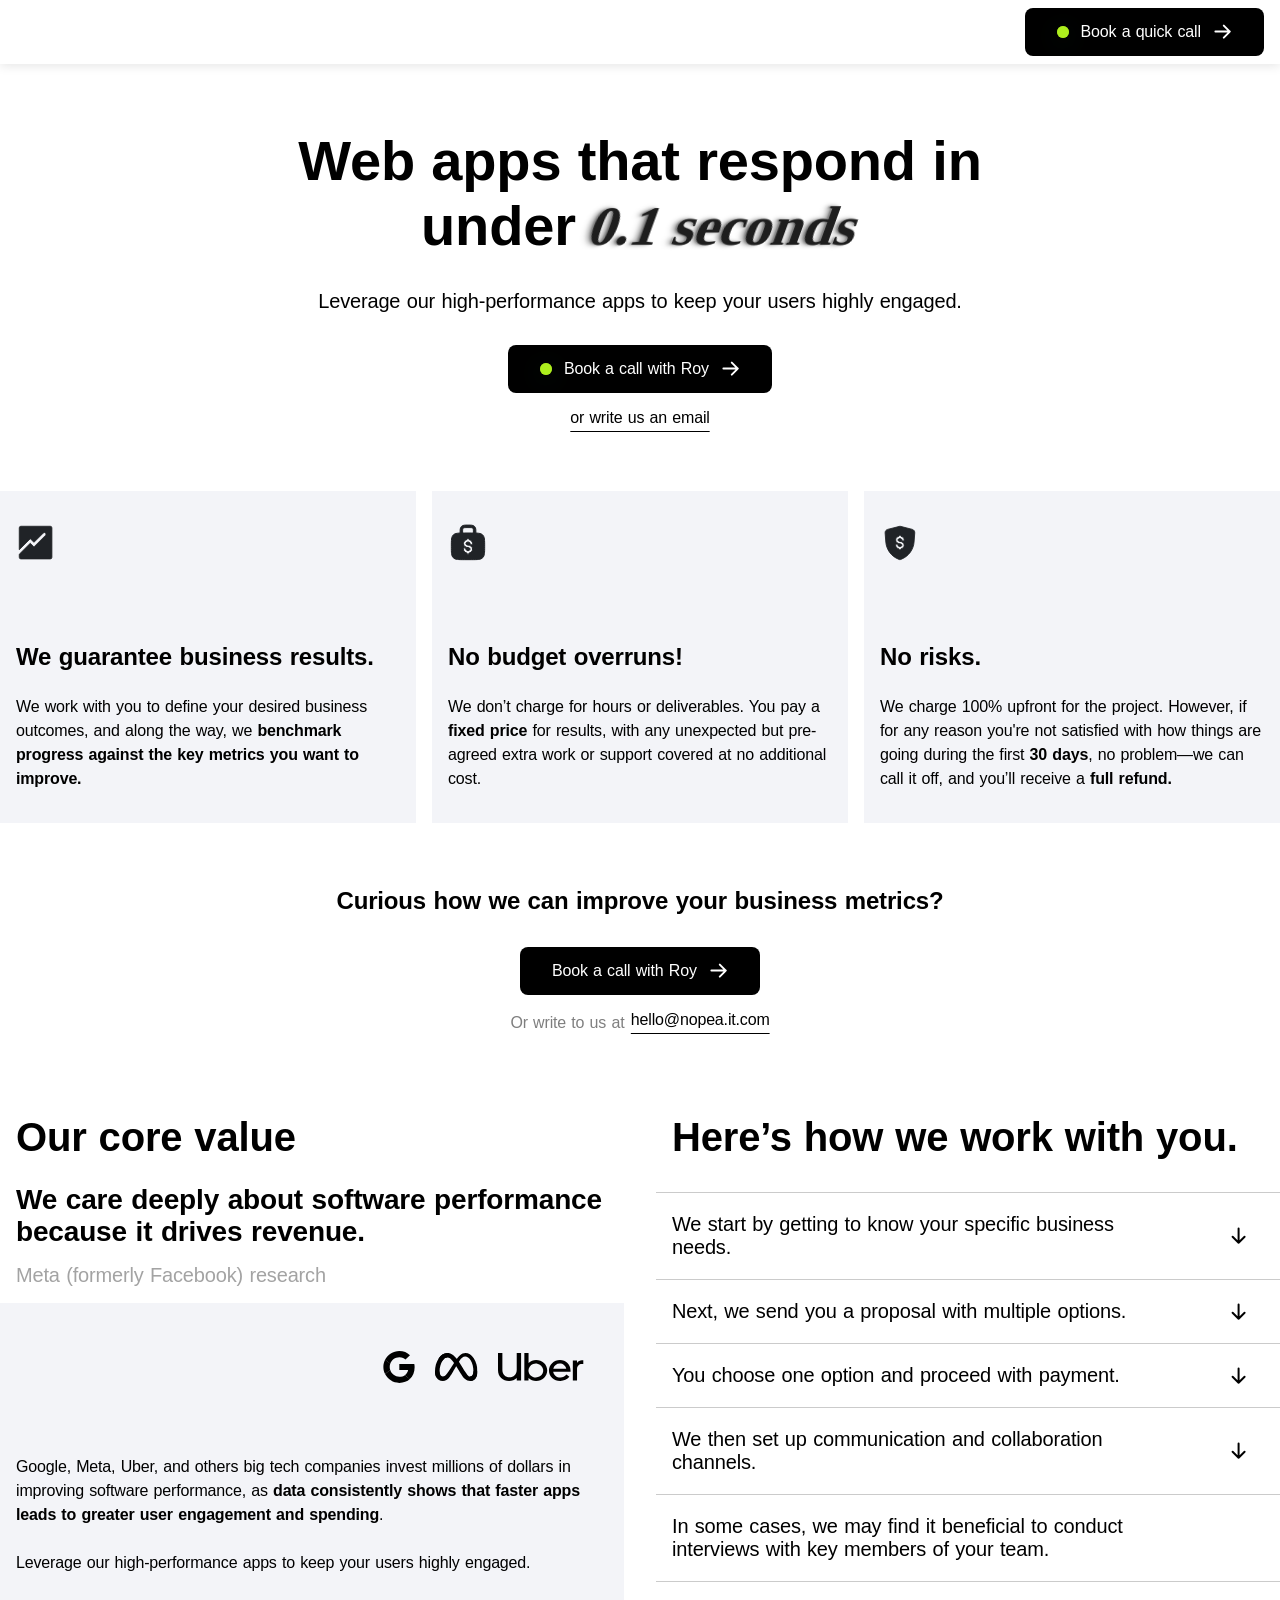
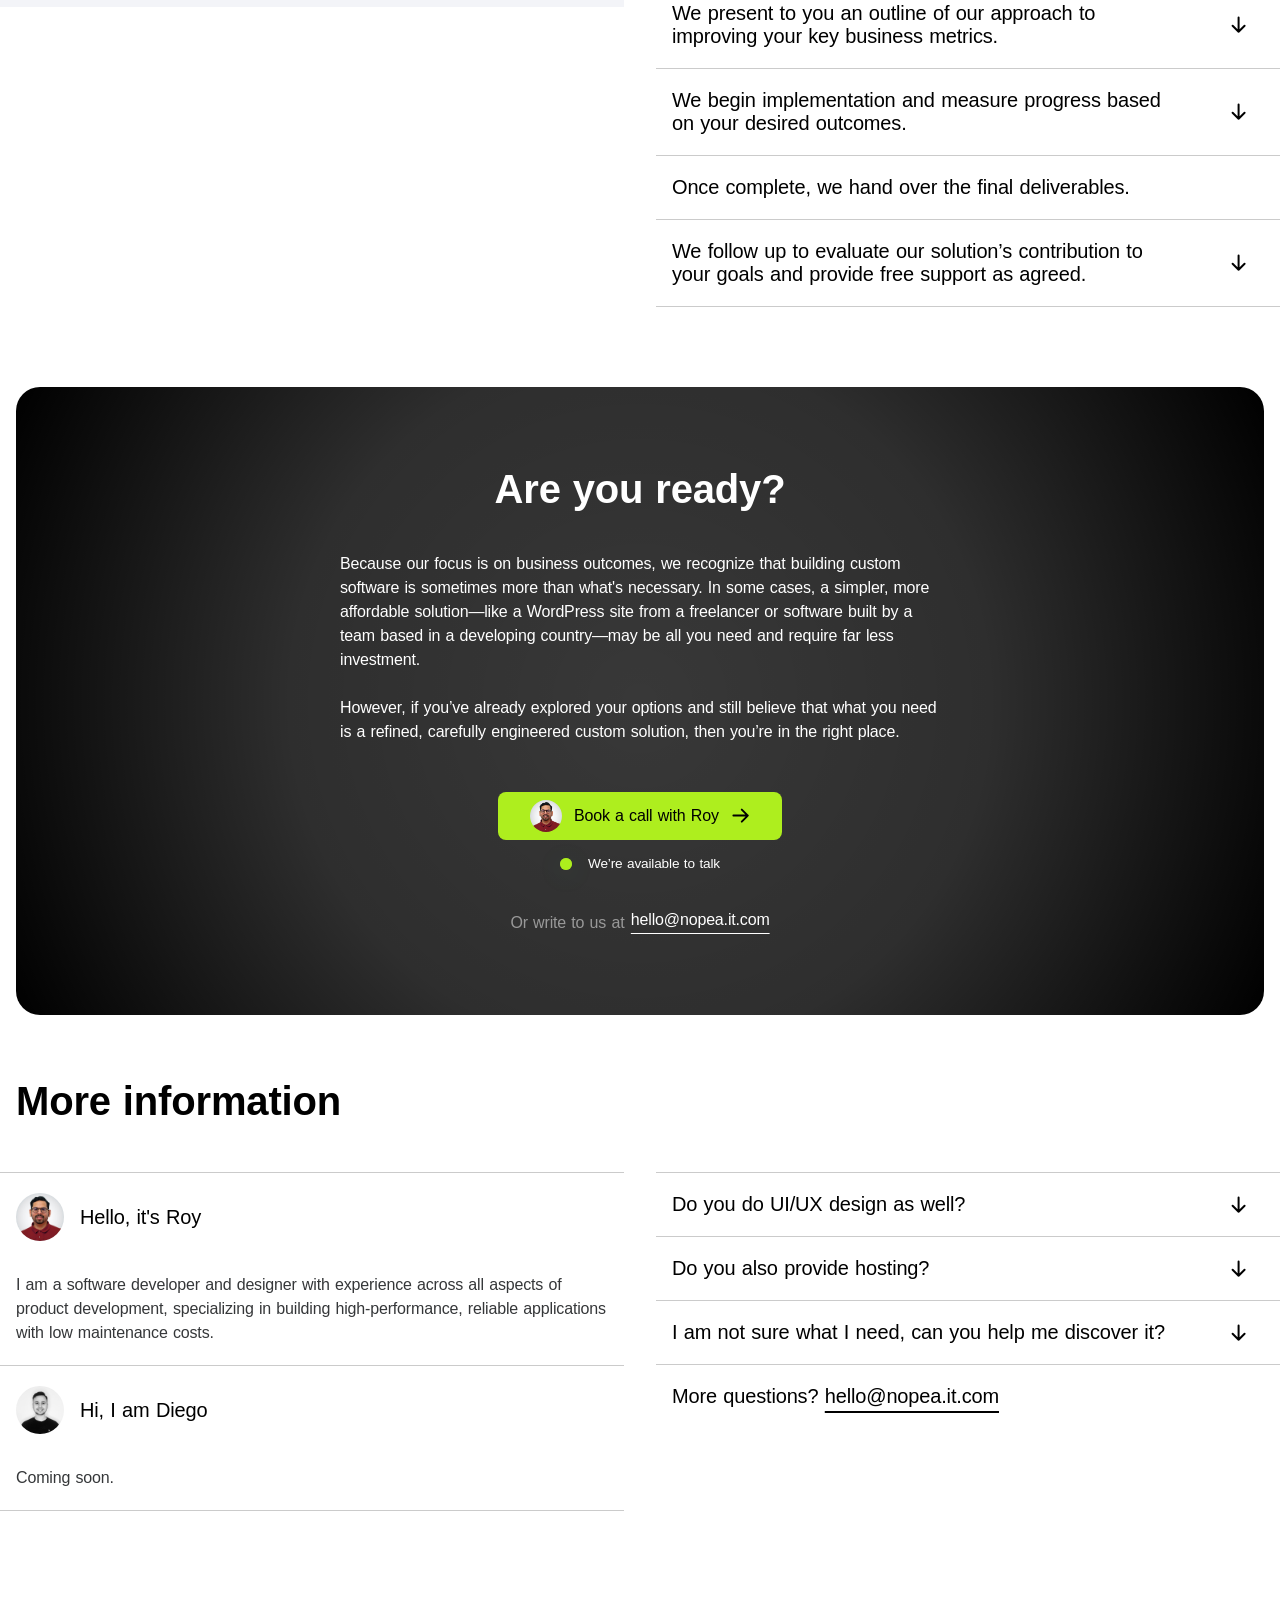
==== index.html @ e212c00c "added svg arrow" ====
<!DOCTYPE html>
<html lang="en">

<head>
    <meta charset="UTF-8">
    <meta name="viewport" content="width=device-width, initial-scale=1.0">
    <title>Document</title>
    <style>
        *,
        *::before,
        *::after {
            box-sizing: border-box;
            margin: 0;
            padding: 0;
            margin-block-start: 0;
            margin-block-end: 0;
        }

        a {
            all: unset;
            cursor: pointer;
            white-space: nowrap;
        }

        ol,
        ul {
            list-style: none;
        }

        /* Generic widely applied styles */

        body {
            font-family: -apple-system, BlinkMacSystemFont, "Segoe UI", Roboto,
                "Helvetica Neue", Arial, "Noto Sans", sans-serif,
                "Apple Color Emoji", "Segoe UI Emoji", "Segoe UI Symbol", "Noto Color Emoji";
            font-size: 1rem;
            margin-bottom: 10rem;
            max-width: 1400px;
            margin-inline: auto;
            letter-spacing: -0.01em;
            word-spacing: 0.06em;
        }

        h1,
        h2,
        h3,
        h4,
        h5 {
            font-size: 1rem;
            font-weight: normal;
            margin-block-end: 0em;
        }

        p,
        a {
            font-size: 1rem;
            margin-block-end: 0em;
        }

        button {
            font-size: 1rem;
            appearance: none;
            -webkit-appearance: none;
            font-family: inherit;
            border: none;
            background: none;
            cursor: pointer;
            color: inherit;
        }

        p {
            line-height: 1.5em;
        }

        .pulse {
            width: 12px;
            height: 12px;
            border-radius: 50%;
            background: #aeee1e;
            position: relative;
            box-shadow: 0 0 0 0 rgba(0, 0, 0, 0.12);
            filter: drop-shadow(0 4px 12px rgba(46, 204, 113, 0.10));
        }

        .pulse::after,
        .pulse::before {
            content: "";
            position: absolute;
            left: 50%;
            top: 50%;
            transform: translate(-50%, -50%) scale(1);
            width: 100%;
            height: 100%;
            border-radius: 50%;
            background: #aeee1e;
            opacity: 0.45;
            pointer-events: none;
        }

        .pulse::after {
            animation: pulse 2.5s ease-out infinite;
        }

        .pulse::before {
            animation: pulse 2.5s ease-out infinite;
            animation-delay: calc(2.5s / 2);
            opacity: 0.35;
        }

        @keyframes pulse {
            0% {
                transform: translate(-50%, -50%) scale(1);
                opacity: 0.5;
            }

            70% {
                transform: translate(-50%, -50%) scale(4);
                opacity: 0;
            }

            100% {
                transform: translate(-50%, -50%) scale(4);
                opacity: 0;
            }
        }

        .padding-inline {
            padding-inline: 1rem;
        }

        .margin-inline {
            margin-inline: auto;
        }

        .no-click {
            pointer-events: none;
        }

        /* styles */

        .nav {
            position: fixed;
            top: 0;
            left: 0;
            right: 0;
            z-index: 1000;
            transition: transform 0.3s ease-in-out;
            box-shadow: 0 2px 10px rgba(0, 0, 0, 0.1);
            width: 100%;
            height: 4rem;
            display: flex;
            flex-direction: row;
            padding-block: 1rem;
            justify-content: space-between;
            align-items: center;
            background-color: white;
        }

        .nav.hidden {
            transform: translateY(-100%);
        }

        .nav-icon {
            display: flex;
            height: 2rem;
        }

        .hero {
            display: flex;
            flex-direction: column;
            margin-top: 8rem;
            align-items: center;
        }

        .hero__title {
            font-size: 3rem;
            font-weight: 550;
            width: 100%;
            max-width: 800px;
        }

        .fast {
            display: inline-flex;
            font-family: serif;
            font-weight: bold;
            color: rgb(30, 30, 30);
            transform: skewX(-20deg);
            filter: blur(0.4px);
            text-shadow:
                -2px 0 2px rgba(0, 0, 0, 0.3),
                -4px 0 4px rgba(0, 0, 0, 0.25),
                -6px 0 6px rgba(0, 0, 0, 0.15);
        }

        .hero__text {
            font-size: 1.25rem;
            font-weight: normal;
            margin-block: 2rem;
        }

        .btn {
            color: white;
            background-color: black;
            height: 3rem;
            border-radius: 0.5rem;
            display: flex;
            flex-direction: row;
            align-items: center;
            justify-content: center;
            padding-inline: 2rem;
            max-width: 400px;
            gap: 0.75rem;
        }

        .btn-arrow {
            font-size: 1.2rem;
            transform: rotate(-90deg);
            display: flex;
            width: 1em;
        }

        .btn--light {
            background-color: #aeee1e;
            color: black;
        }

        .link__btn-container {
            display: flex;
            gap: 0.4rem;
        }

        .link__btn-container p {
            opacity: 50%;
        }

        .link__btn {
            margin-top: 1rem;
            margin-inline: auto;
            text-decoration: underline;
            text-underline-offset: 0.5rem;
        }

        .link__btn--large {
            font-size: 1.25rem;
        }

        .guarantee {
            display: flex;
            flex-direction: column;
            margin-top: 4rem;
            gap: 1rem;
        }

        .card {
            position: relative;
            display: flex;
            flex-direction: column;
            background-color: #f3f4f8;
            padding-block: 2rem;
        }

        .card__title {
            margin-top: 5rem;
            font-size: 1.5rem;
            font-weight: 600;
        }

        .card__icon {
            display: flex;
            height: 2.5rem;
            margin-right: 0.5rem;
        }

        .card__icon svg {
            height: 100%;
            color: #202327;
        }

        .card__icon path {
            stroke: #202327;
            stroke-width: 1;
            fill: transparent;
            stroke-dasharray: 500;
            stroke-dashoffset: 500;
            animation: draw 8s ease forwards, fillIn 3s ease forwards 1s;
        }

        @keyframes draw {
            to {
                stroke-dashoffset: 0;
            }
        }

        @keyframes fillIn {
            to {
                fill: currentColor;
            }
        }

        .card__text {
            margin-top: 1.5rem;
        }

        .curious {
            display: flex;
            flex-direction: column;
            margin-top: 2rem;
            padding: 2rem;
            align-items: center;
        }

        .curious__title {
            font-size: 1.5rem;
            font-weight: 600;
            text-align: center;
            margin-bottom: 2rem;
        }

        .curious__text {
            margin-top: 1rem;
            text-align: center;
        }

        .core-method {
            margin-top: 3rem;
            display: flex;
            flex-direction: column;
            gap: 3rem;
        }

        .core-value {
            display: flex;
            flex-direction: column;
            flex: 1;
        }

        .core-value__title {
            font-size: 2.5rem;
            font-weight: 550;
        }

        .core-value__header {
            margin-top: 1.5rem;
            font-size: 1.75rem;
            font-weight: 600;
        }

        .core-value__sub-header {
            color: #a3a3a3;
            margin-top: 1rem;
            font-size: 1.25rem;
            margin-bottom: 1rem;
        }

        .big-tech-icons-container {
            display: flex;
            flex-direction: row;
            align-items: center;
            gap: 0.75rem;
            justify-content: flex-end;
            margin-left: auto;
            padding: 1rem;
            margin-bottom: auto;
        }

        .icon-google {
            display: flex;
            height: 2rem;
            margin-right: 0.5rem;
        }

        .icon-meta {
            display: flex;
            height: 1.75rem;
            margin-right: 0.5rem;
        }

        .icon-uber {
            display: flex;
            height: 1.75rem;
            margin-right: 0.5rem;
        }

        .value__img {
            display: flex;
            flex: 1;
            width: 100%;
            background-size: cover;
            background-position: top;
            background-repeat: no-repeat;
            background-image: url('https://images.pexels.com/photos/443399/pexels-photo-443399.jpeg?_gl=1*11okwt5*_ga*NTEzNDQyNzAzLjE3NTQ2MzU3MzA.*_ga_8JE65Q40S6*czE3NTQ4OTc2MjgkbzUkZzEkdDE3NTQ4OTc3NDkkajQ0JGwwJGgw');
        }

        .method {
            flex: 1;
        }

        .steps__title {
            font-size: 2.5rem;
            font-weight: 550;
            margin-bottom: 1rem;
        }

        .step {
            padding-block: 20px;
            border-bottom: 1px solid #cbcbcb;
        }

        .step__header {
            display: flex;
            justify-content: space-between;
            align-items: center;
            cursor: pointer;
        }

        .step__header-content {
            display: flex;
            align-items: center;
            gap: 1rem;
        }

        .step__title {
            margin: 0;
            font-size: 1.25rem;
            max-width: 85%;
        }

        .arrow {
            font-size: 1.2rem;
            transition: transform 0.3s ease;
            margin-right: 1rem;
            display: flex;
            width: 1em;
        }

        .arrow.rotate {
            transform: rotate(180deg);
        }

        .step__text {
            max-height: 0;
            overflow: hidden;
            transition: max-height 0.3s ease, opacity 0.3s ease, margin-top 0.3s ease;
            opacity: 0;
            color: #353739;
        }

        .step__text.show {
            max-height: 300px;
            margin-top: 2rem;
            opacity: 1;
        }

        .ready {
            background: #000000;
            background: radial-gradient(circle, rgba(0, 0, 0, 0.78) 0%, rgba(0, 0, 0, 0.82) 50%, rgba(0, 0, 0, 1) 100%);
            border-radius: 1.5rem;
            margin-top: 5rem;
            margin-inline: 1rem;
            padding-block: 5rem;
            padding-inline: 1rem;
            display: flex;
            flex-direction: column;
            align-items: center;
            color: white;
        }

        .ready__title {
            font-size: 2.5rem;
            font-weight: 550;
            margin-bottom: 1rem;
        }

        .ready__text-container {
            margin-bottom: 3rem;
            max-width: 600px;
        }

        .ready__available {
            display: flex;
            flex-direction: row;
            align-items: center;
            margin-top: 1rem;
            gap: 1rem;
            font-size: 0.85rem;
            margin-bottom: 1.5rem;
        }

        .more-info {
            margin-top: 4rem;
        }

        .steps-container {
            display: flex;
            flex-direction: column;
        }

        .intro-members-container {
            flex: 1;
        }

        .more-info__steps {
            flex: 1;
        }

        .avatar {
            width: 3rem;
            height: 3rem;
            object-fit: cover;
            border-radius: 50%;
        }

        .avatar--small {
            width: 2rem;
            height: 2rem;
        }

        .more-questions__text {
            font-size: 1.25rem;
            margin-top: 1rem;
        }

        @media (min-width: 975px) {
            .hero__title {
                font-size: 3.5rem;
                text-align: center;
            }

            .guarantee {
                flex-direction: row;
            }

            .guarantee .card {
                flex: 1;
            }

            .big-tech-icons-container {
                margin-bottom: 2rem;
            }

            .core-method {
                flex-direction: row;
                gap: 2rem;
            }

            .steps-container {
                flex-direction: row;
                gap: 2rem;
            }

            .step--first {
                border-top: 1px solid #cbcbcb;
                margin-top: 2rem;
            }
        }
    </style>
</head>

<body>
    <nav id="navbar" class="nav padding-inline">
        <button id="nav-icon" class="nav-icon">
            <svg viewBox="0 0 28 31" fill="none" xmlns="http://www.w3.org/2000/svg">
                <path
                    d="M11.842 31L0.93 28.024L2.852 20.832V10.54L0.93 10.044L3.348 0.991998L13.02 3.658L14.012 0L27.59 3.72L25.544 11.408V21.39L27.59 21.948L25.172 31L14.26 28.024L16.182 20.832V10.292L12.834 9.362L12.214 11.656V21.39L14.26 21.948L11.842 31Z"
                    fill="currentColor" />
            </svg>
        </button>
        <a href="https://calendly.com/roy-nopea/30min" target="_blank" class="btn">
            <div class="pulse" role="img" aria-label="Active status"></div>
            Book a quick call
            <span class="btn-arrow">
                <svg xmlns="http://www.w3.org/2000/svg" fill="none" viewBox="0 0 24 24" stroke-width="2.5"
                    stroke="currentColor" class="size-6">
                    <path stroke-linecap="round" stroke-linejoin="round" d="M19.5 13.5 12 21m0 0-7.5-7.5M12 21V3" />
                </svg>
            </span>
        </a>
    </nav>
    <main class="hero padding-inline">
        <h1 class="hero__title">
            Web apps that respond in under <span class="fast">0.1 seconds</span>
        </h1>
        <h3 class="hero__text">
            Leverage our high-performance apps to keep your users highly engaged.
        </h3>
        <a href="https://calendly.com/roy-nopea/30min" target="_blank" class="btn">
            <div class="pulse" role="img" aria-label="Active status"></div>
            Book a call with Roy
            <span class="btn-arrow">
                <svg xmlns="http://www.w3.org/2000/svg" fill="none" viewBox="0 0 24 24" stroke-width="2.5"
                    stroke="currentColor" class="size-6">
                    <path stroke-linecap="round" stroke-linejoin="round" d="M19.5 13.5 12 21m0 0-7.5-7.5M12 21V3" />
                </svg>
            </span>
        </a>
        <a href="mailto:hello@nopea.it.com" class="link__btn">
            or write us an email
        </a>
    </main>

    <section class="guarantee">
        <div class="card padding-inline">
            <div class="card__icon">
                <svg viewBox="0 0 49 49" xmlns="http://www.w3.org/2000/svg">
                    <path
                        d="M42,4H6A2,2,0,0,0,4,6V32.7L17.5,19.2,22,23.7,33.6,12.1a2.1,2.1,0,0,1,2.4,0,2,2,0,0,1,.4,2.8L22,29.3l-4.5-4.5L4,38.3V42a2,2,0,0,0,2,2H42a2,2,0,0,0,2-2V6A2,2,0,0,0,42,4Z"
                        fill="currentColor" />
                </svg>
            </div>
            <h2 class="card__title">We guarantee business results.</h2>
            <p class="card__text">
                We work with you to define your desired business outcomes, and along the way, we <strong>benchmark
                    progress against the key metrics you want to improve.</strong>
            </p>
        </div>
        <div class="card padding-inline">
            <div class="card__icon">
                <svg viewBox="0 0 40 40" fill="none" xmlns="http://www.w3.org/2000/svg">
                    <path fill-rule="evenodd" clip-rule="evenodd"
                        d="M20.0854 2.0835H19.912C18.4145 2.08345 17.1659 2.08341 16.1746 2.21668C15.1282 2.35736 14.1836 2.66681 13.4245 3.42593C12.6653 4.18505 12.3559 5.12971 12.2152 6.17603C12.1197 6.88665 12.0926 8.58595 12.085 10.0429C8.7146 10.153 6.69096 10.5465 5.28465 11.9528C3.33203 13.9054 3.33203 17.0482 3.33203 23.3335C3.33203 29.6188 3.33203 32.7617 5.28465 34.7142C7.23726 36.6668 10.38 36.6668 16.6653 36.6668H23.332C29.6174 36.6668 32.7602 36.6668 34.7127 34.7142C36.6654 32.7617 36.6654 29.6188 36.6654 23.3335C36.6654 17.0482 36.6654 13.9054 34.7127 11.9528C33.3064 10.5465 31.2829 10.153 27.9124 10.0429C27.9047 8.58595 27.8777 6.88665 27.7822 6.17603C27.6415 5.12971 27.332 4.18505 26.5729 3.42593C25.8139 2.66681 24.8692 2.35736 23.8229 2.21668C22.8315 2.08341 21.5829 2.08345 20.0854 2.0835ZM25.4119 10.0033C25.4044 8.59221 25.3804 7.07361 25.3045 6.50916C25.201 5.74005 25.0224 5.4109 24.8052 5.1937C24.588 4.9765 24.2589 4.7978 23.4897 4.6944C22.6847 4.58616 21.6054 4.5835 19.9987 4.5835C18.392 4.5835 17.3127 4.58616 16.5077 4.6944C15.7386 4.7978 15.4094 4.9765 15.1922 5.1937C14.975 5.4109 14.7963 5.74005 14.6929 6.50916C14.617 7.07361 14.593 8.59221 14.5855 10.0033C15.2379 10.0002 15.9301 10.0002 16.6654 10.0002H23.332C24.0674 10.0002 24.7595 10.0002 25.4119 10.0033ZM19.9987 15.4168C20.689 15.4168 21.2487 15.9765 21.2487 16.6668V16.6838C23.0634 17.141 24.582 18.5718 24.582 20.5557C24.582 21.246 24.0224 21.8057 23.332 21.8057C22.6417 21.8057 22.082 21.246 22.082 20.5557C22.082 19.9157 21.3724 19.028 19.9987 19.028C18.625 19.028 17.9154 19.9157 17.9154 20.5557C17.9154 21.1958 18.625 22.0835 19.9987 22.0835C22.3069 22.0835 24.582 23.6832 24.582 26.1113C24.582 28.0952 23.0634 29.526 21.2487 29.9832V30.0002C21.2487 30.6905 20.689 31.2502 19.9987 31.2502C19.3084 31.2502 18.7487 30.6905 18.7487 30.0002V29.9832C16.934 29.526 15.4154 28.0952 15.4154 26.1113C15.4154 25.421 15.975 24.8613 16.6654 24.8613C17.3557 24.8613 17.9154 25.421 17.9154 26.1113C17.9154 26.7513 18.625 27.639 19.9987 27.639C21.3724 27.639 22.082 26.7513 22.082 26.1113C22.082 25.4712 21.3724 24.5835 19.9987 24.5835C17.6905 24.5835 15.4154 22.984 15.4154 20.5557C15.4154 18.5718 16.934 17.141 18.7487 16.6838V16.6668C18.7487 15.9765 19.3084 15.4168 19.9987 15.4168Z"
                        fill="currentColor" />
                </svg>
            </div>
            <h2 class="card__title">No budget overruns!</h2>
            <p class="card__text">
                We don’t charge for hours or deliverables. You pay a <strong>fixed price</strong> for results, with
                any unexpected but pre-agreed extra work or support covered at no additional cost.
            </p>
        </div>
        <div class="card padding-inline">
            <div class="card__icon">
                <svg viewBox="0 0 46 46" fill="none" xmlns="http://www.w3.org/2000/svg">
                    <path
                        d="M23.0019 3.83322C23.1539 3.80562 23.31 3.80556 23.4619 3.83322L37.2236 7.34103C38.0723 7.58996 38.8091 8.12477 39.3086 8.85471C39.8081 9.58479 40.0394 10.4655 39.9638 11.3469L39.1591 21.9074C38.8368 26.0967 37.3731 30.1183 34.9267 33.5344C32.4804 36.9505 29.1445 39.6311 25.2822 41.2854L23.5957 42.0139C23.3831 42.1024 23.155 42.1477 22.9248 42.1477C22.6945 42.1477 22.4664 42.1024 22.2539 42.0139L20.5674 41.2854C16.705 39.6311 13.3692 36.9505 10.9228 33.5344C8.47653 30.1183 7.0128 26.0967 6.6904 21.9074L5.88571 11.3469C5.81813 10.4451 6.07194 9.54865 6.60153 8.81564C7.13115 8.08265 7.90286 7.56006 8.78024 7.34103L22.6181 3.83322C22.7452 3.81405 22.8749 3.81404 23.0019 3.83322ZM22.9267 14.0002C22.1848 14.0004 21.5831 14.602 21.583 15.344V15.3625C19.6324 15.8541 18 17.3921 18 19.5246C18 22.135 20.4456 23.8546 22.9267 23.8547C24.4034 23.8547 25.167 24.8091 25.167 25.4973C25.1668 26.1853 24.4032 27.1389 22.9267 27.1389C21.4504 27.1388 20.6877 26.1852 20.6875 25.4973C20.6875 24.7552 20.0858 24.1535 19.3437 24.1535C18.6016 24.1535 18 24.7552 18 25.4973C18.0001 27.6297 19.6324 29.1679 21.583 29.6594V29.6779C21.5832 30.4198 22.1849 31.0215 22.9267 31.0217C23.6687 31.0217 24.2702 30.4199 24.2705 29.6779V29.6594C26.2212 29.168 27.8543 27.6298 27.8545 25.4973C27.8545 22.887 25.408 21.1672 22.9267 21.1672C21.4502 21.1671 20.6875 20.2128 20.6875 19.5246C20.6875 18.8367 21.4503 17.8822 22.9267 17.882C24.4034 17.882 25.1669 18.8366 25.167 19.5246C25.167 20.2667 25.7686 20.8684 26.5107 20.8684C27.2527 20.8682 27.8545 20.2666 27.8545 19.5246C27.8544 17.392 26.2212 15.854 24.2705 15.3625V15.344C24.2704 14.6019 23.6688 14.0002 22.9267 14.0002Z"
                        fill="currentColor" />
                </svg>
            </div>
            <h2 class="card__title">No risks.</h2>
            <p class="card__text">
                We charge 100% upfront for the project. However, if for any reason you're not satisfied with how things
                are going during the first <strong>30 days</strong>, no problem—we can call it off, and you’ll
                receive a <strong>full refund.</strong>
            </p>
        </div>
    </section>

    <section class="curious">
        <h2 class="curious__title">
            Curious how we can improve your business metrics?
        </h2>
        <a href="https://calendly.com/roy-nopea/30min" target="_blank" class="btn">
            Book a call with Roy
            <span class="btn-arrow">
                <svg xmlns="http://www.w3.org/2000/svg" fill="none" viewBox="0 0 24 24" stroke-width="2.5"
                    stroke="currentColor" class="size-6">
                    <path stroke-linecap="round" stroke-linejoin="round" d="M19.5 13.5 12 21m0 0-7.5-7.5M12 21V3" />
                </svg>
            </span>
        </a>
        <div class="link__btn-container">
            <p class="curious__text">Or write to us at</p>
            <a href="mailto:hello@nopea.it.com" class="link__btn">hello@nopea.it.com</a>
        </div>
    </section>

    <div class="core-method">
        <section class="core-value">
            <h2 class="core-value__title padding-inline">Our core value</h2>
            <h3 class="core-value__header padding-inline">We care deeply about software performance because it drives
                revenue.</h3>
            <h4 class="core-value__sub-header padding-inline">Meta (formerly Facebook) research</h4>
            <div class="card padding-inline">
                <div class="big-tech-icons-container">
                    <div class="icon-google">
                        <svg viewBox="0 0 35 35" fill="none" xmlns="http://www.w3.org/2000/svg">
                            <g clip-path="url(#clip0_557_797)">
                                <path
                                    d="M34.5821 17.8277C34.5821 16.3937 34.4658 15.3473 34.214 14.2622H17.8398V20.7343H27.4511C27.2574 22.3427 26.211 24.7649 23.8856 26.3925L23.853 26.6092L29.0302 30.6199L29.3889 30.6557C32.683 27.6134 34.5821 23.1371 34.5821 17.8277Z"
                                    fill="currentColor" />
                                <path
                                    d="M17.8414 34.8798C22.5501 34.8798 26.5031 33.3295 29.3905 30.6555L23.8872 26.3923C22.4145 27.4193 20.4379 28.1363 17.8414 28.1363C13.2295 28.1363 9.31529 25.0941 7.91996 20.8892L7.71544 20.9065L2.33212 25.0727L2.26172 25.2684C5.12958 30.9654 11.0204 34.8798 17.8414 34.8798Z"
                                    fill="currentColor" />
                                <path
                                    d="M7.9208 20.8891C7.55263 19.8039 7.33956 18.6412 7.33956 17.4398C7.33956 16.2384 7.55263 15.0757 7.90143 13.9906L7.89168 13.7595L2.44089 9.52637L2.26255 9.6112C1.08057 11.9753 0.402344 14.6301 0.402344 17.4398C0.402344 20.2496 1.08057 22.9042 2.26255 25.2684L7.9208 20.8891Z"
                                    fill="currentColor" />
                                <path
                                    d="M17.8414 6.74338C21.1162 6.74338 23.3252 8.15794 24.5848 9.34006L29.5067 4.53437C26.4839 1.72462 22.5501 0 17.8414 0C11.0204 0 5.12958 3.91426 2.26172 9.61124L7.90059 13.9907C9.31529 9.78571 13.2295 6.74338 17.8414 6.74338Z"
                                    fill="currentColor" />
                            </g>
                            <defs>
                                <clipPath id="clip0_557_797">
                                    <rect width="35" height="35" fill="white" />
                                </clipPath>
                            </defs>
                        </svg>
                    </div>
                    <div class="icon-meta">
                        <svg viewBox="0 0 48 31" fill="none" xmlns="http://www.w3.org/2000/svg">
                            <g clip-path="url(#clip0_557_802)">
                                <path
                                    d="M5.07658 20.4503C5.07658 22.2356 5.47048 23.6006 5.98532 24.4283C6.25969 24.8996 6.65477 25.2903 7.13045 25.5609C7.60613 25.8314 8.14544 25.9721 8.69359 25.9686C10.0175 25.9686 11.2286 25.644 13.5626 22.4369C15.4324 19.8676 17.6356 16.2693 19.1197 13.9971L21.6302 10.1667C23.3741 7.50654 25.3894 4.54937 27.7071 2.53843C29.5948 0.908901 31.633 0 33.6842 0C37.128 0 40.4083 1.98173 42.9188 5.69848C45.6663 9.76906 47.0049 14.8962 47.0049 20.1873C47.0049 23.3328 46.3805 25.644 45.3182 27.4699C44.2934 29.2358 42.2863 31 38.921 31V25.9686C41.8025 25.9686 42.5167 23.3393 42.5167 20.3302C42.5167 16.0421 41.5099 11.2834 39.292 7.88309C37.718 5.47126 35.6782 3.99754 33.4341 3.99754C31.007 3.99754 29.0538 5.81534 26.8588 9.05654C25.6918 10.7786 24.4937 12.8772 23.1486 15.2452L21.6678 17.842C18.6931 23.0796 17.9396 24.2725 16.4523 26.2413C13.8503 29.7016 11.6241 31 8.69359 31C5.21714 31 3.01881 29.5052 1.6655 27.2524C0.545903 25.4168 0 23.0082 0 20.2636L5.07658 20.4503Z"
                                    fill="currentColor" />
                                <path
                                    d="M4.00391 6.05393C6.33135 2.49136 9.69013 0 13.5425 0C15.7735 0 17.9915 0.649215 20.3075 2.53356C22.8408 4.5867 25.5377 7.96749 28.9095 13.5394L30.1174 15.539C33.0332 20.3626 34.6938 22.8426 35.663 24.0145C36.9118 25.5174 37.7878 25.9621 38.9221 25.9621C41.8036 25.9621 42.5179 23.3328 42.5179 20.3237L46.9963 20.1841C46.9963 23.3295 46.3719 25.6407 45.3095 27.4667C44.2945 29.2358 42.2874 31 38.9221 31C36.83 31 34.9766 30.5488 32.927 28.6287C31.3514 27.155 29.5094 24.5371 28.0923 22.1837L23.8771 15.1916C21.7621 11.6826 19.822 9.06628 18.6992 7.88796C17.4897 6.60738 15.9386 5.06874 13.4608 5.06874C11.4553 5.06874 9.75224 6.46618 8.327 8.60372L4.00391 6.05393Z"
                                    fill="currentColor" />
                                <path
                                    d="M13.4596 5.06874C11.4542 5.06874 9.75108 6.46618 8.32585 8.60372C6.31058 11.6242 5.07658 16.1232 5.07658 20.4503C5.07658 22.2356 5.47048 23.6006 5.98532 24.4283L1.65732 27.2524C0.545904 25.4168 0 23.0082 0 20.2636C0 15.2728 1.37947 10.0709 4.00275 6.05393C6.33019 2.49136 9.68897 0 13.5413 0L13.4596 5.06874Z"
                                    fill="currentColor" />
                            </g>
                            <defs>
                                <clipPath id="clip0_557_802">
                                    <rect width="47" height="31" fill="white" />
                                </clipPath>
                            </defs>
                        </svg>
                    </div>
                    <div class="icon-uber">
                        <svg viewBox="0 0 55 18" fill="none" xmlns="http://www.w3.org/2000/svg">
                            <g clip-path="url(#clip0_557_806)">
                                <path
                                    d="M7.42566 15.6242C10.0254 15.6242 12.036 13.7278 12.036 10.9227V0H14.8508V17.6918H12.0583V16.0483C11.4186 16.6737 10.6503 17.1693 9.80039 17.5049C8.95052 17.8405 8.03699 18.0089 7.1157 18C3.09458 18 0.0117188 15.245 0.0117188 11.0729V0.0105378H2.81534V10.9227C2.81534 13.7779 4.79797 15.6242 7.42566 15.6242Z"
                                    fill="currentColor" />
                                <path
                                    d="M16.9375 0H19.6434V6.44776C20.2747 5.83697 21.0295 5.35185 21.8631 5.02113C22.6968 4.69042 23.5923 4.52082 24.4967 4.52239C25.4347 4.52239 26.3635 4.69667 27.2302 5.03526C28.0968 5.37385 28.8843 5.87013 29.5476 6.49576C30.2109 7.12139 30.737 7.86412 31.096 8.68155C31.455 9.49898 31.6397 10.3751 31.6397 11.2599C31.6397 12.1447 31.455 13.0208 31.096 13.8382C30.737 14.6556 30.2109 15.3984 29.5476 16.024C28.8843 16.6496 28.0968 17.1459 27.2302 17.4845C26.3635 17.8231 25.4347 17.9974 24.4967 17.9974C23.5889 17.9997 22.6899 17.831 21.8522 17.5013C21.0145 17.1716 20.255 16.6875 19.6182 16.0773V17.6918H16.9375V0ZM24.3096 15.7507C25.2497 15.7564 26.1706 15.4987 26.9553 15.0102C27.7399 14.5217 28.3532 13.8244 28.7172 13.0067C29.0812 12.1891 29.1796 11.2879 28.9999 10.4174C28.8202 9.54694 28.3706 8.74639 27.7079 8.11729C27.0452 7.48818 26.1994 7.05884 25.2778 6.88371C24.3561 6.70858 23.4 6.79554 22.5308 7.13357C21.6616 7.47161 20.9183 8.04548 20.3953 8.78244C19.8723 9.51939 19.5931 10.3862 19.5931 11.2731C19.5902 11.8594 19.7099 12.4405 19.9455 12.9831C20.1812 13.5257 20.528 14.0192 20.9661 14.4351C21.4042 14.8511 21.9251 15.1814 22.4988 15.4072C23.0726 15.6329 23.6879 15.7496 24.3096 15.7507Z"
                                    fill="currentColor" />
                                <path
                                    d="M39.7885 4.55127C43.7286 4.55127 46.6244 7.40904 46.6244 11.2519V12.0868H35.4881C35.6548 13.1073 36.203 14.0379 37.0337 14.7103C37.8644 15.3827 38.9228 15.7527 40.0175 15.7532C40.7887 15.7662 41.5516 15.6 42.2387 15.2693C42.9258 14.9386 43.5161 14.4535 43.9576 13.8568L45.9123 15.2212C45.2342 16.0915 44.3448 16.7958 43.3187 17.2751C42.2926 17.7545 41.1596 17.9949 40.0147 17.9762C35.9154 17.9762 32.7543 15.0947 32.7543 11.2519C32.7443 10.3749 32.919 9.50473 33.2681 8.69183C33.6172 7.87893 34.1338 7.13944 34.7881 6.51622C35.4423 5.89299 36.2212 5.3984 37.0795 5.06111C37.9379 4.72382 38.8586 4.55052 39.7885 4.55127ZM35.544 10.0535H43.8794C43.4243 8.08069 41.7348 6.76637 39.7243 6.76637C37.7137 6.76637 36.0243 8.08332 35.5356 10.0535"
                                    fill="currentColor" />
                                <path
                                    d="M53.873 7.0797C52.1054 7.0797 50.8181 8.37031 50.8181 10.3668V17.6916H48.1094V4.78558H50.7901V6.36592C51.1237 5.8327 51.6034 5.39405 52.1788 5.09604C52.7542 4.79804 53.404 4.65168 54.0601 4.67233H54.9983V7.04283L53.873 7.0797Z"
                                    fill="currentColor" />
                            </g>
                            <defs>
                                <clipPath id="clip0_557_806">
                                    <rect width="55" height="18" fill="white" />
                                </clipPath>
                            </defs>
                        </svg>
                    </div>
                </div>
                <p class="card__text">
                    Google, Meta, Uber, and others big tech companies invest millions of dollars in improving software
                    performance, as <strong>data consistently shows that faster apps leads to greater user engagement
                        and
                        spending</strong>.
                </p>
                <p class="card__text">Leverage our high-performance apps to keep your users highly engaged.</p>
            </div>
            <div class="value__img"></div>
        </section>

        <section class="method">
            <h2 class="steps__title padding-inline">Here’s how we work with you.</h2>
            <div class="step padding-inline step--first">
                <div class="step__header">
                    <h3 class="step__title">We start by getting to know your specific business needs.</h3>
                    <span class="arrow">
                        <svg xmlns="http://www.w3.org/2000/svg" fill="none" viewBox="0 0 24 24" stroke-width="2.5"
                            stroke="currentColor" class="size-6">
                            <path stroke-linecap="round" stroke-linejoin="round"
                                d="M19.5 13.5 12 21m0 0-7.5-7.5M12 21V3" />
                        </svg>
                    </span>
                </div>
                <p class="step__text">
                    We want to understand which key business metrics you want to improve, by how much, and why they
                    matter
                    to your business.<br>

                    We also want to understand what metrics we can measure along the way to determine we’re getting
                    closer
                    and closer to the desired outcome.<br>

                    We want to hit a home run for your business—what would be the ideal business outcome you’d like to
                    see
                    once the project is completed?
                </p>
            </div>
            <div class="step padding-inline">
                <div class="step__header">
                    <h3 class="step__title">Next, we send you a proposal with multiple options.</h3>
                    <span class="arrow">
                        <svg xmlns="http://www.w3.org/2000/svg" fill="none" viewBox="0 0 24 24" stroke-width="2.5"
                            stroke="currentColor" class="size-6">
                            <path stroke-linecap="round" stroke-linejoin="round"
                                d="M19.5 13.5 12 21m0 0-7.5-7.5M12 21V3" />
                        </svg>
                    </span>
                </div>
                <p class="step__text">
                    The proposal will include three fixed pricing options, with each package building on the previous
                    one
                    and listing the key metrics we’ll work on.
                </p>
            </div>
            <div class="step padding-inline">
                <div class="step__header">
                    <h3 class="step__title">You choose one option and proceed with payment.</h3>
                    <span class="arrow">
                        <svg xmlns="http://www.w3.org/2000/svg" fill="none" viewBox="0 0 24 24" stroke-width="2.5"
                            stroke="currentColor" class="size-6">
                            <path stroke-linecap="round" stroke-linejoin="round"
                                d="M19.5 13.5 12 21m0 0-7.5-7.5M12 21V3" />
                        </svg>
                    </span>
                </div>
                <p class="step__text">
                    Payment is made 100% upfront, but if you are not satisfied with our collaboration within the first
                    30
                    days, we can call it off, and we will refund your money in full.
                </p>
            </div>
            <div class="step padding-inline">
                <div class="step__header">
                    <h3 class="step__title">We then set up communication and collaboration channels.</h3>
                    <span class="arrow">
                        <svg xmlns="http://www.w3.org/2000/svg" fill="none" viewBox="0 0 24 24" stroke-width="2.5"
                            stroke="currentColor" class="size-6">
                            <path stroke-linecap="round" stroke-linejoin="round"
                                d="M19.5 13.5 12 21m0 0-7.5-7.5M12 21V3" />
                        </svg>
                    </span>
                </div>
                <p class="step__text">
                    We’ll be in touch regularly to evaluate and measure results along the way, which will also help us
                    understand how to calibrate our strategy to ensure we hit a home run.
                </p>
            </div>
            <div class="step padding-inline">
                <div class="step__header no-click">
                    <h3 class="step__title">In some cases, we may find it beneficial to conduct interviews with key
                        members
                        of your team.</h3>
                </div>
            </div>
            <div class="step padding-inline">
                <div class="step__header">
                    <h3 class="step__title">We present to you an outline of our approach to improving your key business
                        metrics.</h3>
                    <span class="arrow">
                        <svg xmlns="http://www.w3.org/2000/svg" fill="none" viewBox="0 0 24 24" stroke-width="2.5"
                            stroke="currentColor" class="size-6">
                            <path stroke-linecap="round" stroke-linejoin="round"
                                d="M19.5 13.5 12 21m0 0-7.5-7.5M12 21V3" />
                        </svg>
                    </span>
                </div>
                <p class="step__text">
                    We will be intentional in selecting only those tasks we are confident will contribute to improving
                    your
                    key business metrics and, ultimately, achieving the desired business outcome. This also means we
                    don’t
                    take on task requests that don’t clearly support these objectives, ensuring our efforts remain
                    focused.
                </p>
            </div>
            <div class="step padding-inline">
                <div class="step__header">
                    <h3 class="step__title">We begin implementation and measure progress based on your desired outcomes.
                    </h3>
                    <span class="arrow">
                        <svg xmlns="http://www.w3.org/2000/svg" fill="none" viewBox="0 0 24 24" stroke-width="2.5"
                            stroke="currentColor" class="size-6">
                            <path stroke-linecap="round" stroke-linejoin="round"
                                d="M19.5 13.5 12 21m0 0-7.5-7.5M12 21V3" />
                        </svg>
                    </span>
                </div>
                <p class="step__text">
                    We aim to deliver the simplest possible version of the product as quickly as possible so you can
                    start
                    using it and we can measure whether we are on the right track. This version 1 should capture a
                    significant portion of the project’s value, and as we continue refining the details, we will
                    progress
                    toward a final deliverable that fully meets the desired business outcome.
                </p>
            </div>
            <div class="step padding-inline">
                <div class="step__header no-click">
                    <h3 class="step__title">Once complete, we hand over the final deliverables.</h3>
                </div>
            </div>
            <div class="step padding-inline">
                <div class="step__header">
                    <h3 class="step__title">We follow up to evaluate our solution’s contribution to your goals and
                        provide free support as agreed.</h3>
                    <span class="arrow">
                        <svg xmlns="http://www.w3.org/2000/svg" fill="none" viewBox="0 0 24 24" stroke-width="2.5"
                            stroke="currentColor" class="size-6">
                            <path stroke-linecap="round" stroke-linejoin="round"
                                d="M19.5 13.5 12 21m0 0-7.5-7.5M12 21V3" />
                        </svg>
                    </span>
                </div>
                <p class="step__text">
                    Since we’ve been measuring improvements in your key business metrics along the way, we’re confident
                    you
                    now have what you need. However, we’ll remain available a little longer to ensure everything is
                    working
                    smoothly.
                </p>
            </div>
        </section>
    </div>
    <section class="ready">
        <h2 class="ready__title">Are you ready?</h2>
        <div class="ready__text-container">
            <p class="card__text">
                Because our focus is on business outcomes, we recognize that building custom software is sometimes more
                than
                what's necessary. In some cases, a simpler, more affordable solution—like a WordPress site from a
                freelancer
                or software built by a team based in a developing country—may be all you need and require far less
                investment.
            </p>
            <p class="card__text">
                However, if you’ve already explored your options and still believe that what you need is a refined,
                carefully engineered custom solution, then you’re in the right place.
            </p>
        </div>
        <a href="https://calendly.com/roy-nopea/30min" target="_blank" class="btn btn--light">
            <img class="avatar avatar--small" src="./roy-salazar.jpg" alt="Roy Salazar">
            Book a call with Roy
            <span class="btn-arrow">
                <svg xmlns="http://www.w3.org/2000/svg" fill="none" viewBox="0 0 24 24" stroke-width="2.5"
                    stroke="currentColor" class="size-6">
                    <path stroke-linecap="round" stroke-linejoin="round" d="M19.5 13.5 12 21m0 0-7.5-7.5M12 21V3" />
                </svg>
            </span>
        </a>
        <div class="ready__available">
            <div class="pulse" role="img" aria-label="Active status"></div>
            We’re available to talk
        </div>
        <div class="link__btn-container">
            <p class="curious__text">Or write to us at</p>
            <a href="mailto:hello@nopea.it.com" class="link__btn">hello@nopea.it.com</a>
        </div>
    </section>
    <section class="more-info">
        <h2 class="steps__title padding-inline">More information</h2>
        <div class="steps-container">
            <div class="intro-members-container">
                <div class="step padding-inline step--first no-click">
                    <div class="step__header">
                        <div class="step__header-content">
                            <img class="avatar" src="./roy-salazar.jpg" alt="Roy Salazar">
                            <h3 class="step__title">Hello, it's Roy</h3>
                        </div>
                    </div>
                    <p class="step__text show">
                        I am a software developer and designer with experience across all aspects of product
                        development,
                        specializing in building high-performance, reliable applications with low maintenance costs.
                    </p>
                </div>
                <div class="step padding-inline no-click">
                    <div class="step__header">
                        <div class="step__header-content">
                            <img class="avatar" src="./diego-calle.jpg" alt="Diego Calle">
                            <h3 class="step__title">Hi, I am Diego</h3>
                        </div>
                    </div>
                    <p class="step__text show">
                        Coming soon.
                    </p>
                </div>
            </div>
            <div class="more-info__steps">
                <div class="step padding-inline step--first">
                    <div class="step__header">
                        <h3 class="step__title">Do you do UI/UX design as well?</h3>
                        <span class="arrow">
                            <svg xmlns="http://www.w3.org/2000/svg" fill="none" viewBox="0 0 24 24" stroke-width="2.5"
                                stroke="currentColor" class="size-6">
                                <path stroke-linecap="round" stroke-linejoin="round"
                                    d="M19.5 13.5 12 21m0 0-7.5-7.5M12 21V3" />
                            </svg>
                        </span>
                    </div>
                    <p class="step__text">
                        Coming soon.
                    </p>
                </div>
                <div class="step padding-inline">
                    <div class="step__header">
                        <h3 class="step__title">Do you also provide hosting?</h3>
                        <span class="arrow">
                            <svg xmlns="http://www.w3.org/2000/svg" fill="none" viewBox="0 0 24 24" stroke-width="2.5"
                                stroke="currentColor" class="size-6">
                                <path stroke-linecap="round" stroke-linejoin="round"
                                    d="M19.5 13.5 12 21m0 0-7.5-7.5M12 21V3" />
                            </svg>
                        </span>
                    </div>
                    <p class="step__text">
                        Coming soon.
                    </p>
                </div>
                <div class="step padding-inline">
                    <div class="step__header">
                        <h3 class="step__title">I am not sure what I need, can you help me discover it?</h3>
                        <span class="arrow">
                            <svg xmlns="http://www.w3.org/2000/svg" fill="none" viewBox="0 0 24 24" stroke-width="2.5"
                                stroke="currentColor" class="size-6">
                                <path stroke-linecap="round" stroke-linejoin="round"
                                    d="M19.5 13.5 12 21m0 0-7.5-7.5M12 21V3" />
                            </svg>
                        </span>
                    </div>
                    <p class="step__text">
                        Coming soon.
                    </p>
                </div>
                <p class="more-questions__text padding-inline">
                    More questions?
                    <a href="mailto:hello@nopea.it.com" class="link__btn link__btn--large">hello@nopea.it.com</a>
                </p>
            </div>
        </div>
    </section>
    <script>
        document.querySelectorAll('.step__header').forEach(header => {
            header.addEventListener('click', () => {
                const content = header.nextElementSibling;
                const arrow = header.querySelector('.arrow');
                content.classList.toggle('show');
                arrow.classList.toggle('rotate');
            });
        });

        let lastScrollTop = 0;
        let scrollThreshold = 10;
        const navbar = document.getElementById('navbar');

        window.addEventListener('scroll', function () {
            let currentScroll = window.pageYOffset || document.documentElement.scrollTop;
            if (currentScroll <= 0) {
                navbar.classList.remove('hidden');
                return;
            }

            if (Math.abs(lastScrollTop - currentScroll) <= scrollThreshold) {
                return;
            }

            if (currentScroll > lastScrollTop) {
                navbar.classList.add('hidden');
            } else {
                navbar.classList.remove('hidden');
            }

            lastScrollTop = currentScroll;
        });

        document.addEventListener('mousemove', function (e) {
            if (e.clientY < 100) {
                navbar.classList.remove('hidden');
            }
        });

        document.getElementById('nav-icon').addEventListener('click', function () {
            window.scrollTo({
                top: 0,
                behavior: 'smooth'
            });
        });
    </script>
</body>

</html>
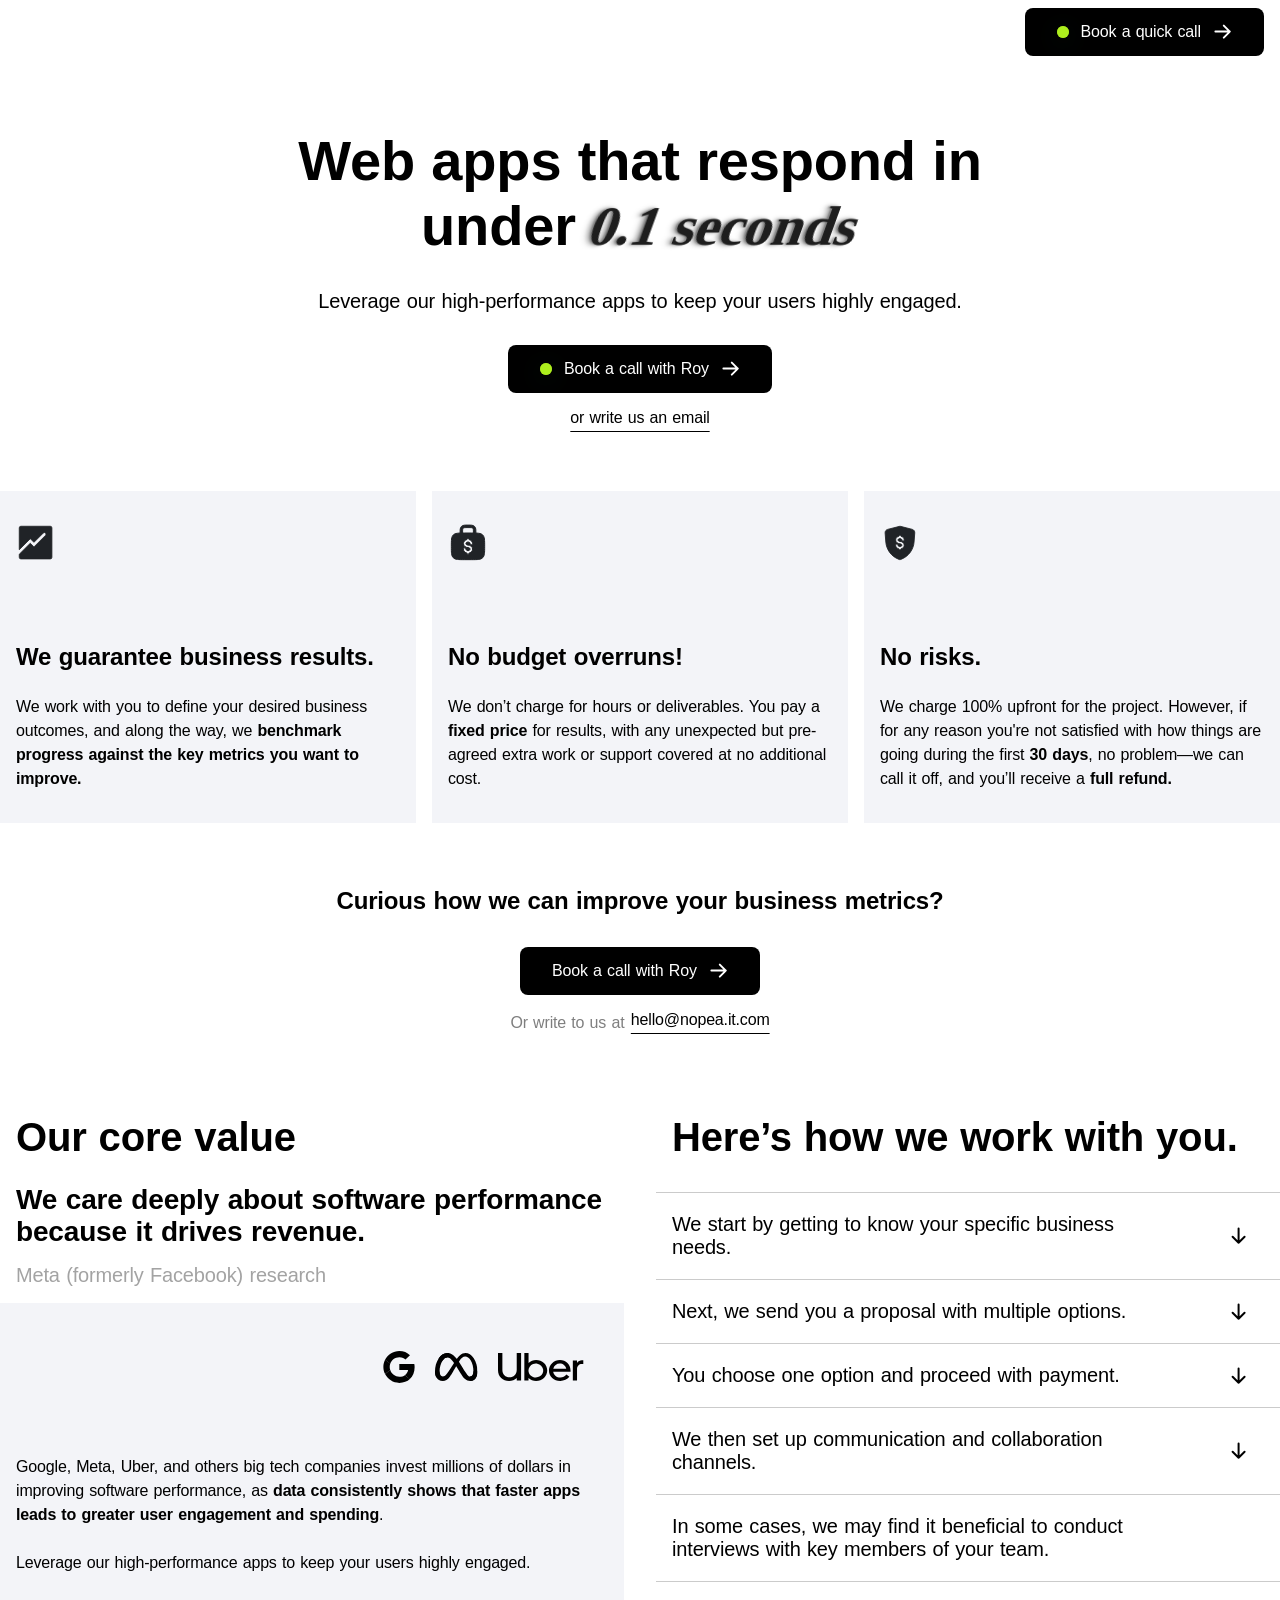
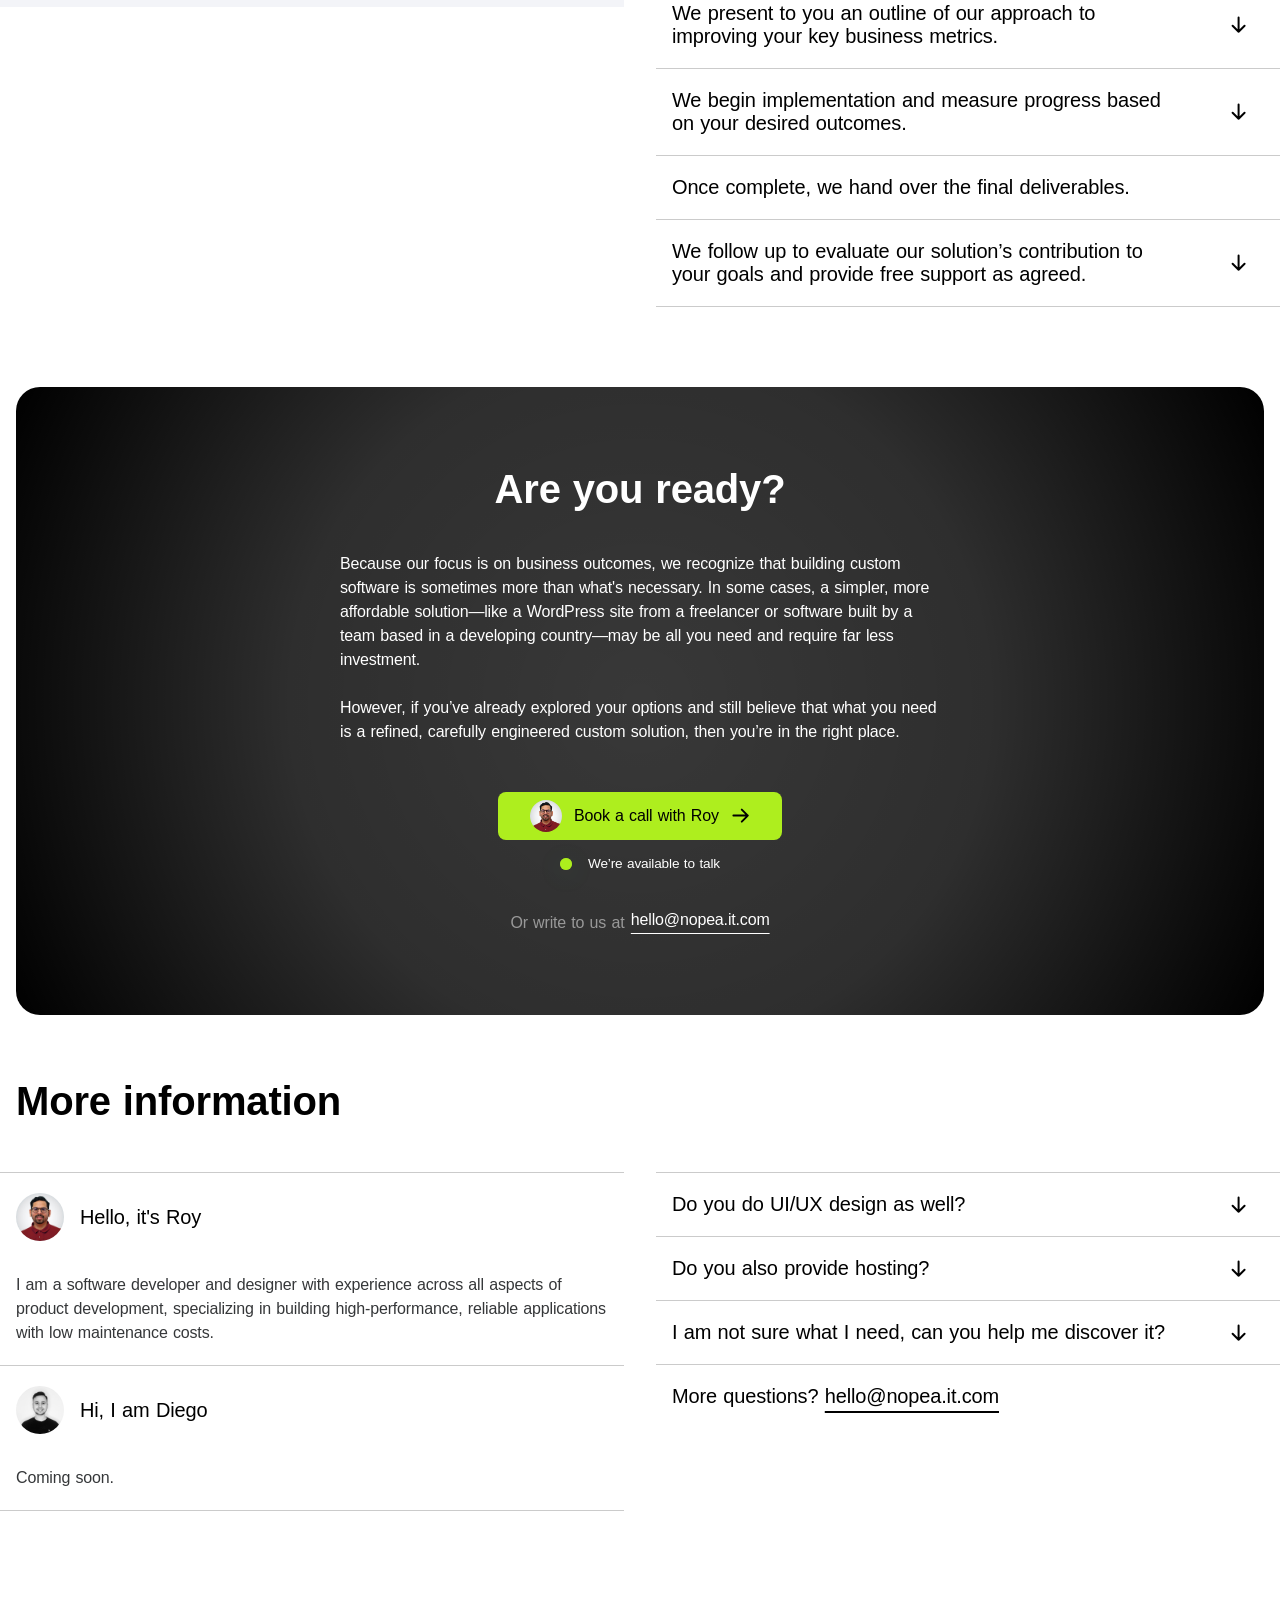
==== commit 99fb88e5: "logo, favicon and SEO" ====
--- a/index.html
+++ b/index.html
@@ -4,7 +4,96 @@
 <head>
     <meta charset="UTF-8">
     <meta name="viewport" content="width=device-width, initial-scale=1.0">
-    <title>Document</title>
+
+    <link rel="icon" type="image/png" href="/favicon-96x96.png" sizes="96x96" />
+    <link rel="icon" type="image/svg+xml" href="/favicon.svg" />
+    <link rel="shortcut icon" href="/favicon.ico" />
+
+    <link rel="apple-touch-icon" sizes="180x180" href="/apple-touch-icon.png" />
+    <link rel="manifest" href="/site.webmanifest" />
+
+    <!-- Primary SEO Meta Tags -->
+    <title>High-Performance Web Apps Under 0.1 Seconds | Nopea</title>
+    <meta name="title" content="High-Performance Web Apps Under 0.1 Seconds | Nopea">
+    <meta name="description"
+        content="Build high-performance web applications that respond in under 0.1 seconds. Boost user engagement and revenue with our performance-focused development services. Fixed pricing, guaranteed results.">
+    <meta name="keywords"
+        content="high performance web apps, fast web development, 0.1 second response time, user engagement, web app optimization, custom software development, performance optimization">
+    <meta name="robots" content="index, follow">
+    <meta name="language" content="English">
+    <meta name="author" content="Nopea - Roy Salazar">
+
+    <!-- Open Graph / Facebook -->
+    <meta property="og:type" content="website">
+    <meta property="og:url" content="https://nopea.it/">
+    <meta property="og:title" content="High-Performance Web Apps Under 0.1 Seconds | Nopea">
+    <meta property="og:description"
+        content="Build high-performance web applications that respond in under 0.1 seconds. Boost user engagement and revenue with our performance-focused development services.">
+    <meta property="og:image" content="https://nopea.it/og-image.jpg">
+    <meta property="og:site_name" content="Nopea">
+
+    <!-- Twitter -->
+    <meta property="twitter:card" content="summary_large_image">
+    <meta property="twitter:url" content="https://nopea.it/">
+    <meta property="twitter:title" content="High-Performance Web Apps Under 0.1 Seconds | Nopea">
+    <meta property="twitter:description"
+        content="Build high-performance web applications that respond in under 0.1 seconds. Boost user engagement and revenue with our performance-focused development services.">
+    <meta property="twitter:image" content="https://nopea.it/og-image.jpg">
+
+    <!-- Canonical URL -->
+    <link rel="canonical" href="https://nopea.it/">
+
+    <!-- Favicon -->
+    <link rel="icon" type="image/x-icon" href="/favicon.ico">
+    <link rel="apple-touch-icon" sizes="180x180" href="/apple-touch-icon.png">
+    <link rel="icon" type="image/png" sizes="32x32" href="/favicon-32x32.png">
+    <link rel="icon" type="image/png" sizes="16x16" href="/favicon-16x16.png">
+
+    <!-- Structured Data - Organization -->
+    <script type="application/ld+json">
+    {
+        "@context": "https://schema.org",
+        "@type": "Organization",
+        "name": "Nopea",
+        "url": "https://nopea.it/",
+        "logo": "https://nopea.it/logo.png",
+        "description": "High-performance web application development company specializing in sub-0.1 second response times",
+        "founder": {
+            "@type": "Person",
+            "name": "Roy Salazar"
+        },
+        "contactPoint": {
+            "@type": "ContactPoint",
+            "telephone": "+1-XXX-XXX-XXXX",
+            "contactType": "customer service",
+            "email": "hello@nopea.it.com"
+        },
+        "sameAs": [
+            "https://linkedin.com/company/nopea-development",
+            "https://twitter.com/nopeadev"
+        ]
+    }
+    </script>
+
+    <!-- Structured Data - Service -->
+    <script type="application/ld+json">
+    {
+        "@context": "https://schema.org",
+        "@type": "Service",
+        "name": "High-Performance Web Application Development",
+        "description": "Custom web application development with guaranteed response times under 0.1 seconds",
+        "provider": {
+            "@type": "Organization",
+            "name": "Nopea"
+        },
+        "serviceType": "Web Development",
+        "offers": {
+            "@type": "Offer",
+            "description": "Fixed-price web development with 30-day money-back guarantee"
+        }
+    }
+    </script>
+
     <style>
         *,
         *::before,
@@ -145,7 +234,6 @@
             right: 0;
             z-index: 1000;
             transition: transform 0.3s ease-in-out;
-            box-shadow: 0 2px 10px rgba(0, 0, 0, 0.1);
             width: 100%;
             height: 4rem;
             display: flex;
@@ -154,6 +242,8 @@
             justify-content: space-between;
             align-items: center;
             background-color: white;
+            max-width: 1400px;
+            margin-inline: auto;
         }
 
         .nav.hidden {
@@ -559,10 +649,14 @@
 <body>
     <nav id="navbar" class="nav padding-inline">
         <button id="nav-icon" class="nav-icon">
-            <svg viewBox="0 0 28 31" fill="none" xmlns="http://www.w3.org/2000/svg">
+            <svg viewBox="0 0 573 574" fill="none" xmlns="http://www.w3.org/2000/svg">
+                <path d="M389.5 37V172H536.5V537H37V37H389.5Z" fill="none" />
                 <path
-                    d="M11.842 31L0.93 28.024L2.852 20.832V10.54L0.93 10.044L3.348 0.991998L13.02 3.658L14.012 0L27.59 3.72L25.544 11.408V21.39L27.59 21.948L25.172 31L14.26 28.024L16.182 20.832V10.292L12.834 9.362L12.214 11.656V21.39L14.26 21.948L11.842 31Z"
-                    fill="currentColor" />
+                    d="M353 172C377.333 172 401.667 172 426 172C426 170.959 426 169.754 426 168.616C426 136.457 426 104.205 426 72.043C426 60.3533 426 48.5679 426 37V0.5H389.5C272 0.5 154.5 0.5 37 0.5H0.5V37C0.5 203.667 0.5 370.333 0.5 537V573.5H37C203.5 573.5 370 573.5 536.5 573.5H573V537C573 415.476 573 293.607 573 172V135.5H536.5C520.817 135.5 505.133 135.5 489.45 135.5C457.172 135.5 424.894 135.5 392.616 135.5C391.577 135.5 390.539 135.5 389.5 135.5C389.5 159.833 389.5 184.167 389.5 208.5C390.539 208.5 391.577 208.5 392.616 208.5C424.894 208.5 457.172 208.5 489.45 208.5C505.133 208.5 520.817 208.5 536.5 208.5L500 172C500 293.607 500 415.476 500 537L536.5 500.5C370 500.5 203.5 500.5 37 500.5L73.5 537C73.5 370.333 73.5 203.667 73.5 37L37 73.5C154.5 73.5 272 73.5 389.5 73.5L353 37C353 48.5679 353 60.3533 353 72.043C353 104.205 353 136.457 353 168.616C353 169.754 353 170.959 353 172ZM426 172H353V208.5H389.5V135.5L426 172Z"
+                    fill="#000000" />
+                <path
+                    d="M144.75 435V137.5H224L364.5 337.75H352.75V137.5H427.5V435H348.25L207.75 234.75H219.5V435H144.75Z"
+                    fill="#000000" />
             </svg>
         </button>
         <a href="https://calendly.com/roy-nopea/30min" target="_blank" class="btn">
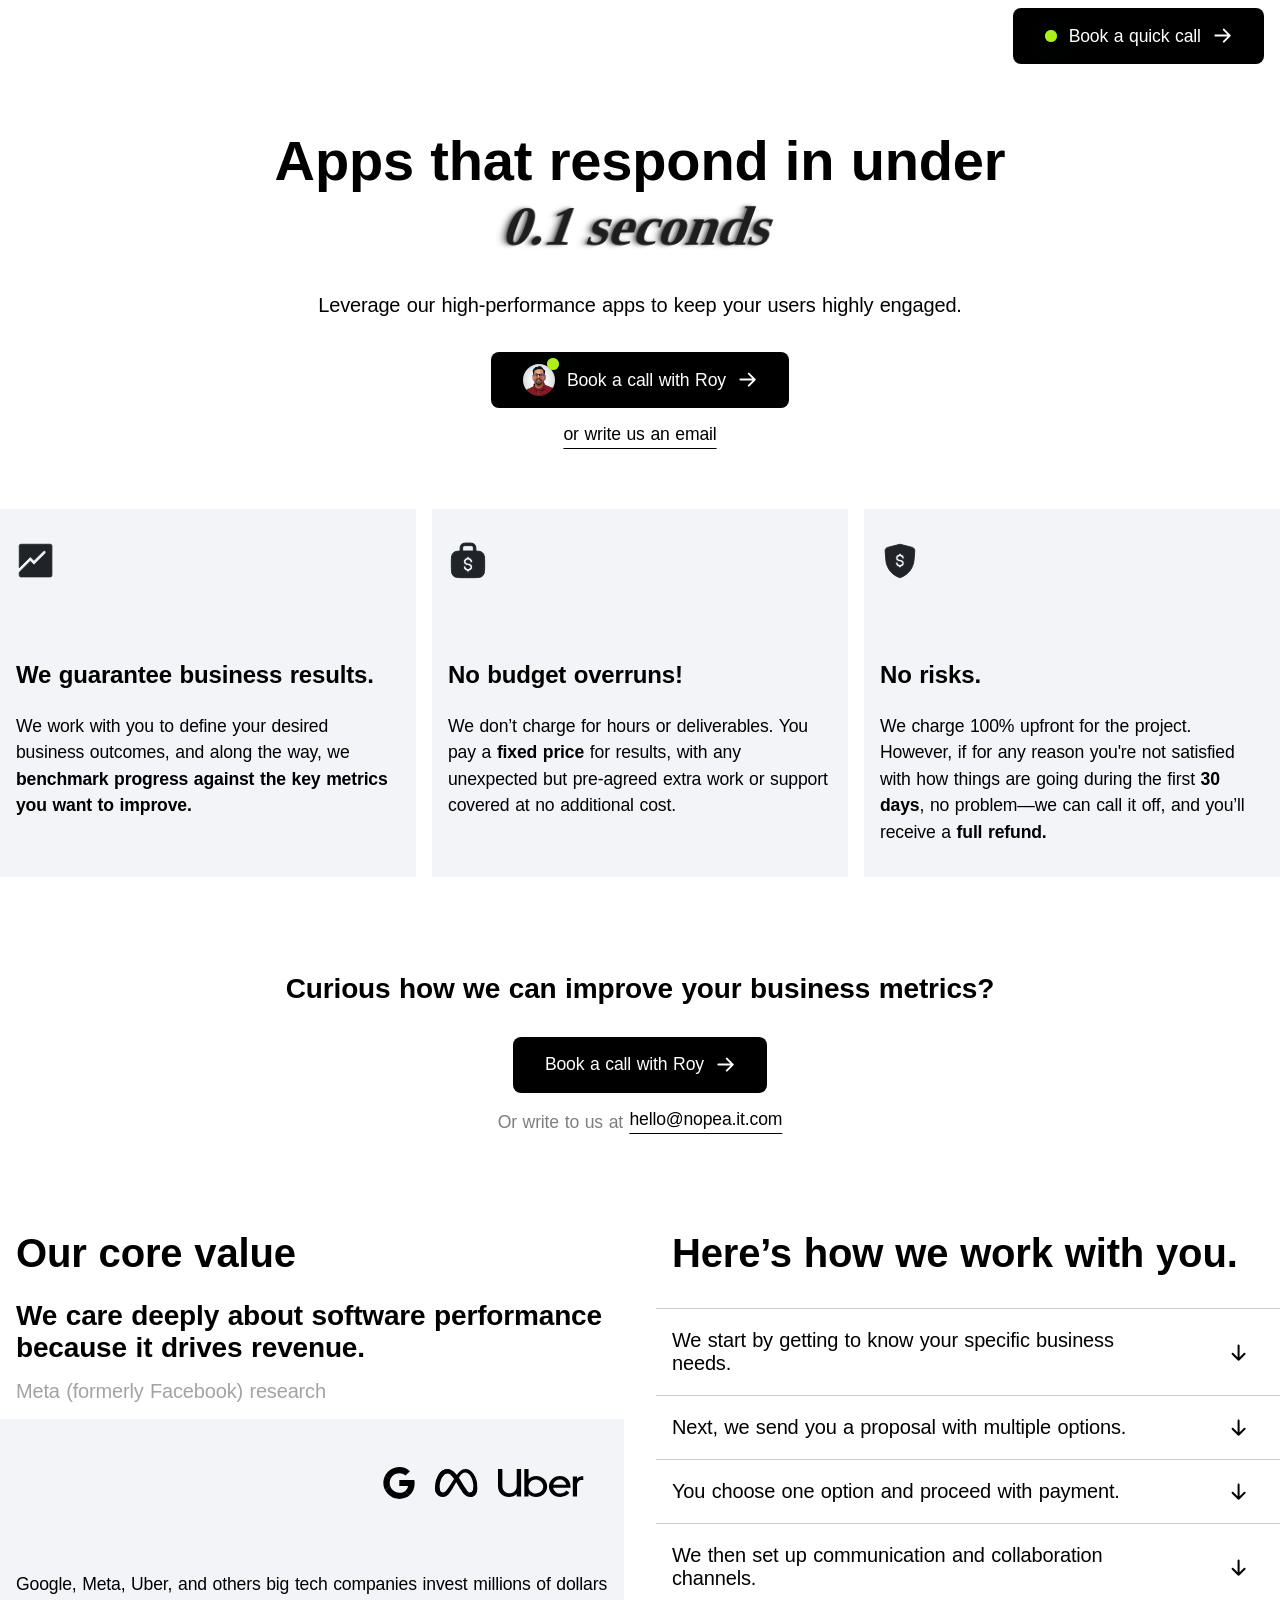
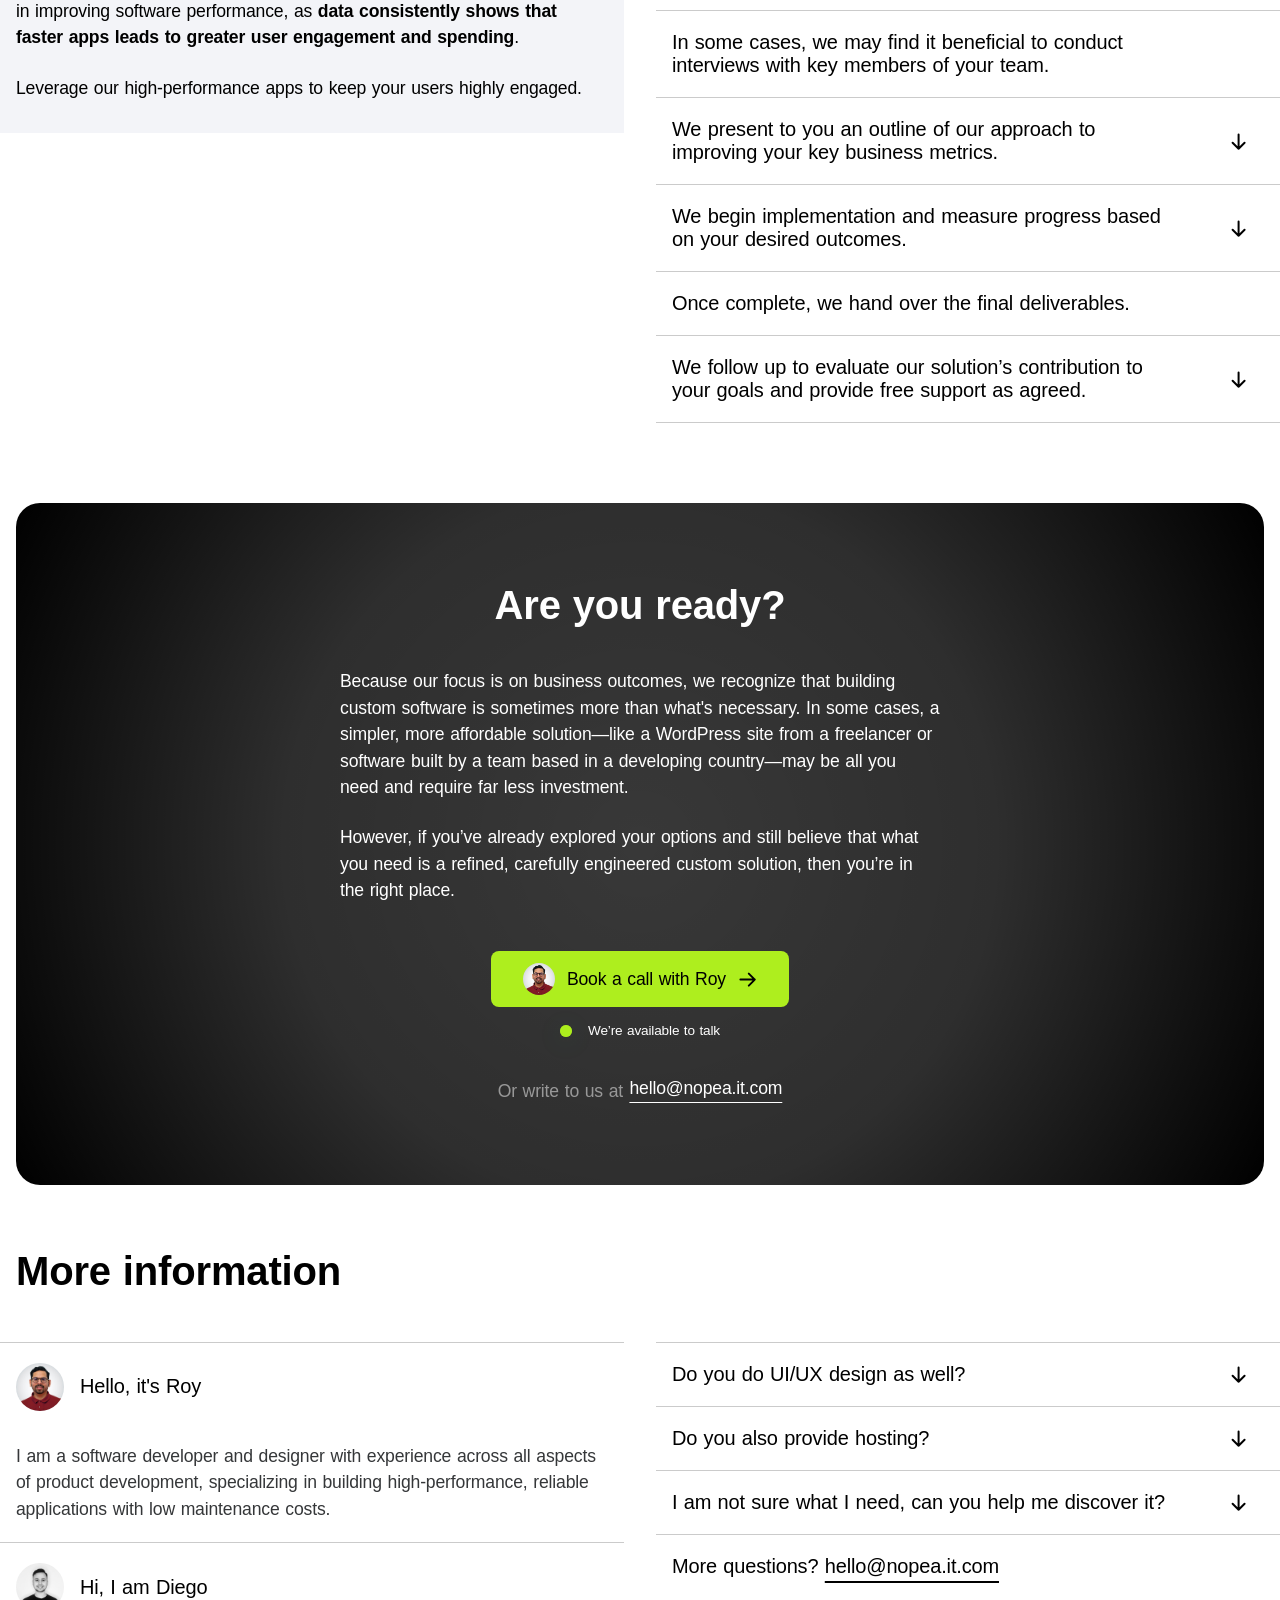
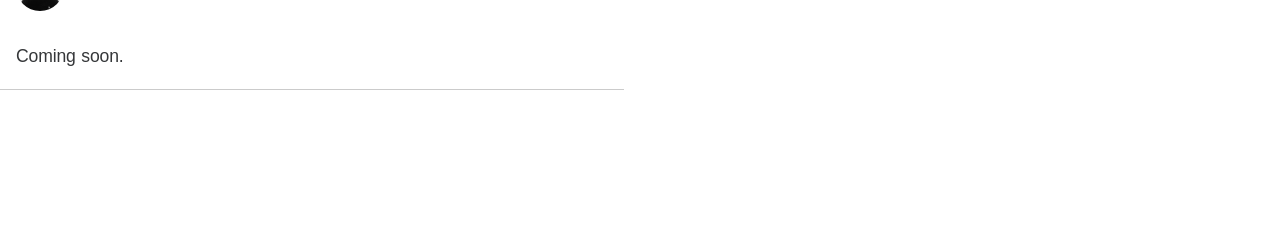
==== commit 78ce90b8: "made font a bit bigger" ====
--- a/index.html
+++ b/index.html
@@ -142,12 +142,11 @@
 
         p,
         a {
-            font-size: 1rem;
+            font-size: 1.1rem;
             margin-block-end: 0em;
         }
 
         button {
-            font-size: 1rem;
             appearance: none;
             -webkit-appearance: none;
             font-family: inherit;
@@ -159,6 +158,12 @@
 
         p {
             line-height: 1.5em;
+        }
+
+        .pulse-container {
+            position: absolute;
+            height: 80%;
+            left: 3.5rem;
         }
 
         .pulse {
@@ -235,7 +240,7 @@
             z-index: 1000;
             transition: transform 0.3s ease-in-out;
             width: 100%;
-            height: 4rem;
+            height: 4.5rem;
             display: flex;
             flex-direction: row;
             padding-block: 1rem;
@@ -252,7 +257,7 @@
 
         .nav-icon {
             display: flex;
-            height: 2rem;
+            height: 2.5rem;
         }
 
         .hero {
@@ -284,21 +289,22 @@
 
         .hero__text {
             font-size: 1.25rem;
+            line-height: 1.5em;
             font-weight: normal;
             margin-block: 2rem;
         }
 
         .btn {
+            position: relative;
             color: white;
             background-color: black;
-            height: 3rem;
+            height: 3.5rem;
             border-radius: 0.5rem;
             display: flex;
             flex-direction: row;
             align-items: center;
             justify-content: center;
             padding-inline: 2rem;
-            max-width: 400px;
             gap: 0.75rem;
         }
 
@@ -394,13 +400,13 @@
         .curious {
             display: flex;
             flex-direction: column;
-            margin-top: 2rem;
+            margin-top: 4rem;
             padding: 2rem;
             align-items: center;
         }
 
         .curious__title {
-            font-size: 1.5rem;
+            font-size: 1.75rem;
             font-weight: 600;
             text-align: center;
             margin-bottom: 2rem;
@@ -412,7 +418,7 @@
         }
 
         .core-method {
-            margin-top: 3rem;
+            margin-top: 4rem;
             display: flex;
             flex-direction: column;
             gap: 3rem;
@@ -672,13 +678,16 @@
     </nav>
     <main class="hero padding-inline">
         <h1 class="hero__title">
-            Web apps that respond in under <span class="fast">0.1 seconds</span>
+            Apps that respond in under <span class="fast">0.1 seconds</span>
         </h1>
         <h3 class="hero__text">
             Leverage our high-performance apps to keep your users highly engaged.
         </h3>
         <a href="https://calendly.com/roy-nopea/30min" target="_blank" class="btn">
-            <div class="pulse" role="img" aria-label="Active status"></div>
+            <img class="avatar avatar--small" src="./roy-salazar.jpg" alt="Roy Salazar">
+            <div class="pulse-container">
+                <div class="pulse" role="img" aria-label="Active status"></div>
+            </div>
             Book a call with Roy
             <span class="btn-arrow">
                 <svg xmlns="http://www.w3.org/2000/svg" fill="none" viewBox="0 0 24 24" stroke-width="2.5"
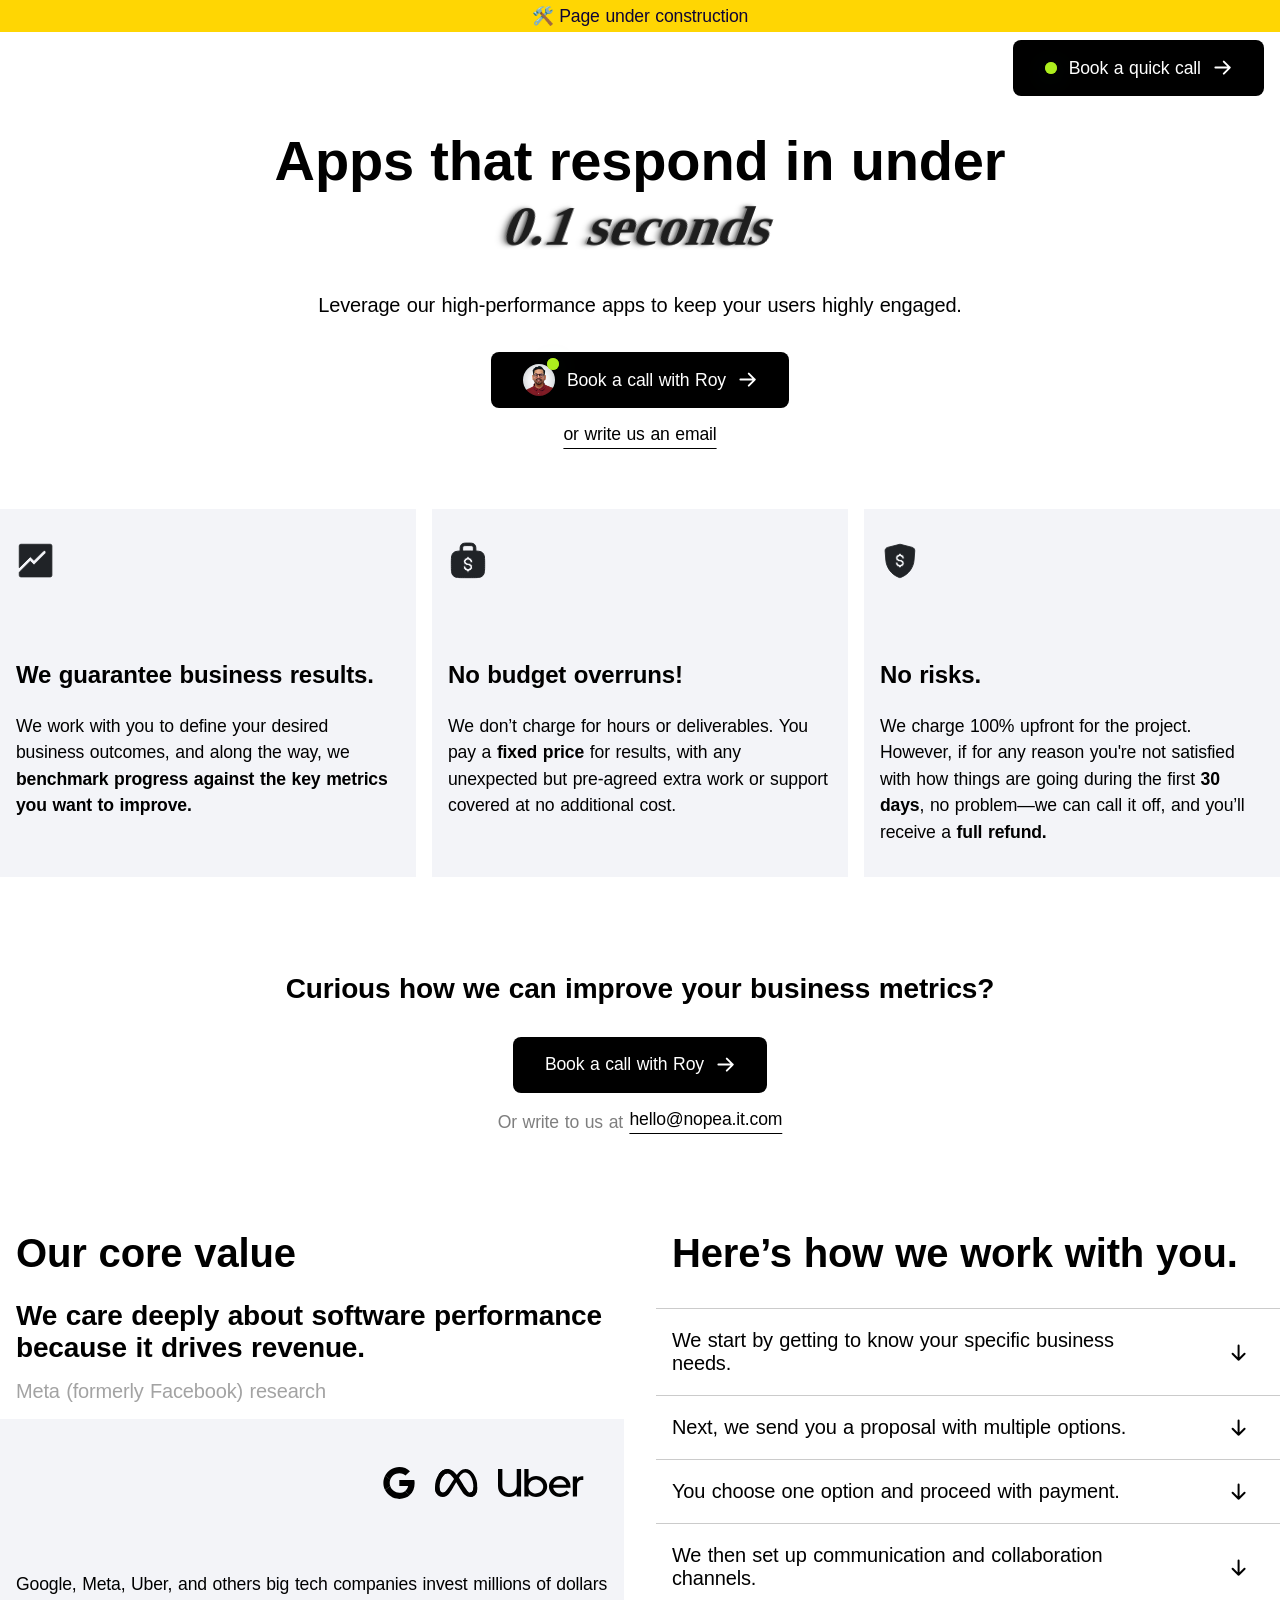
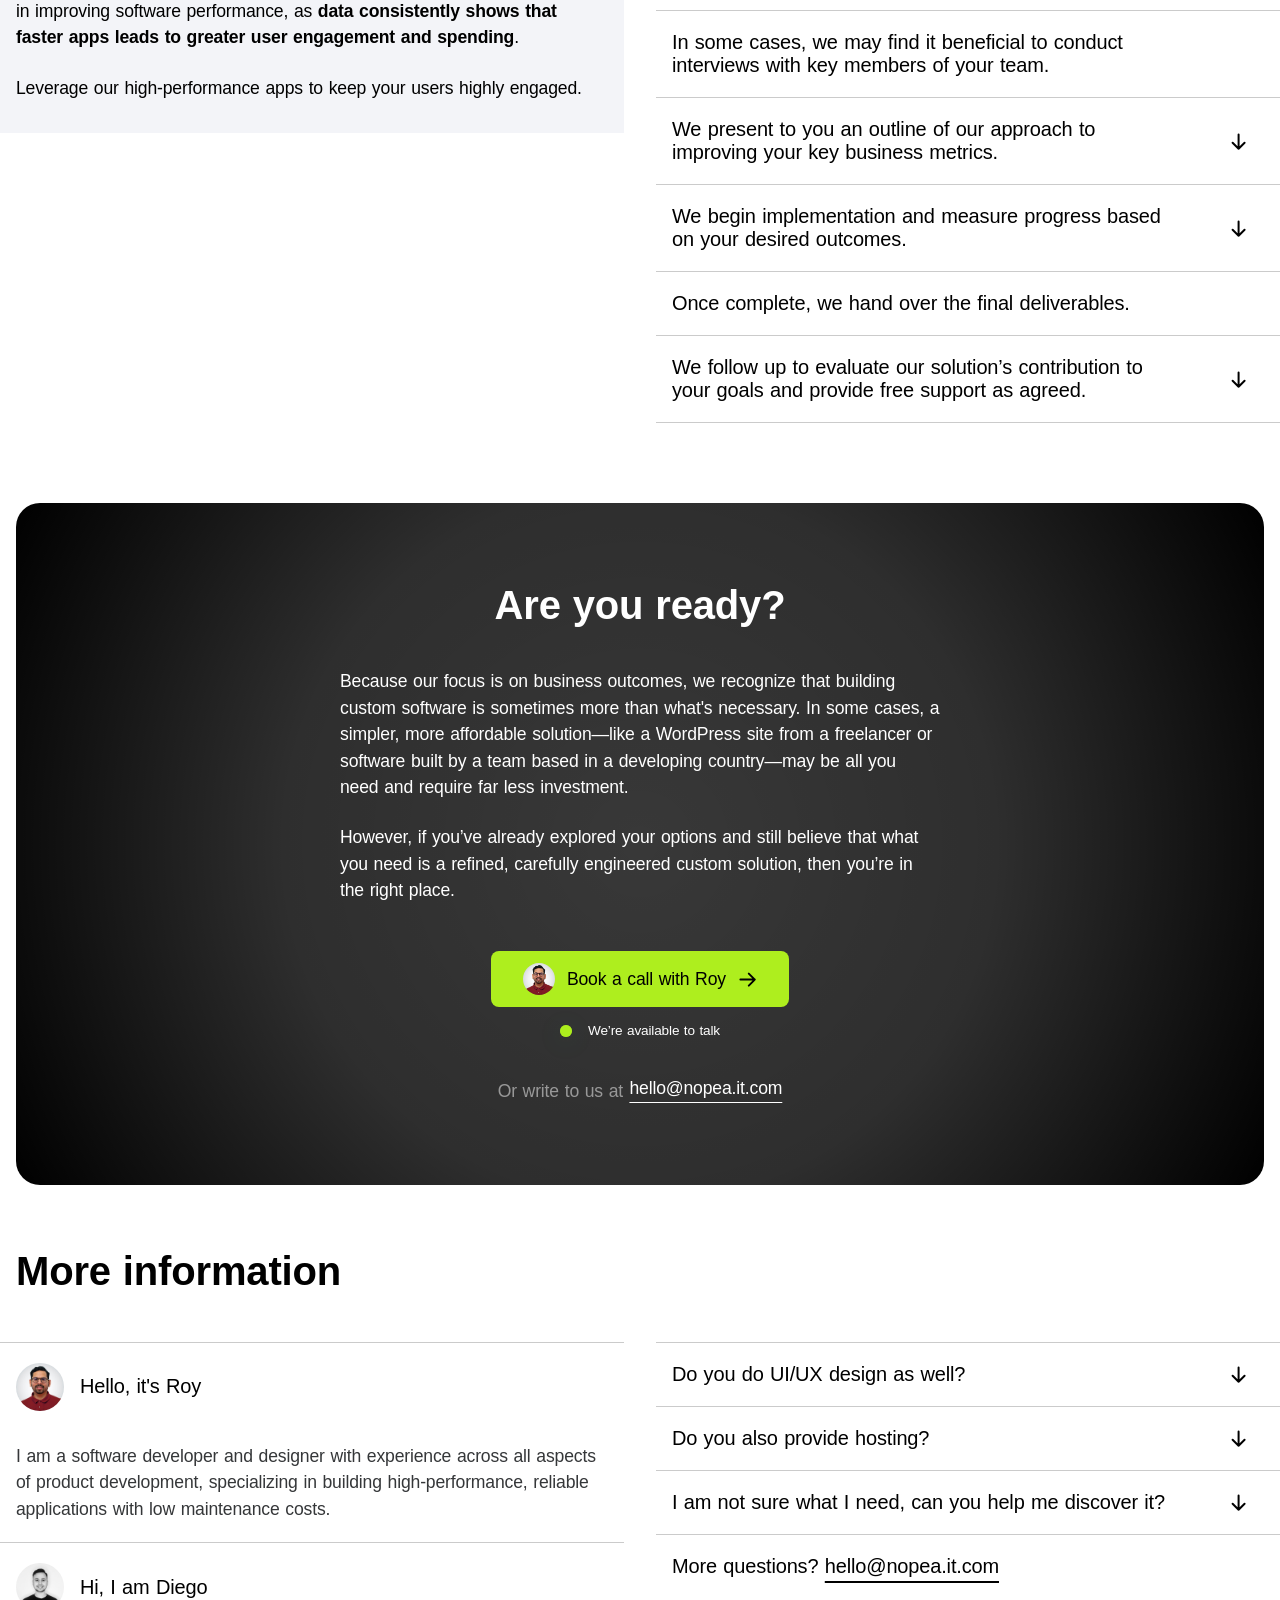
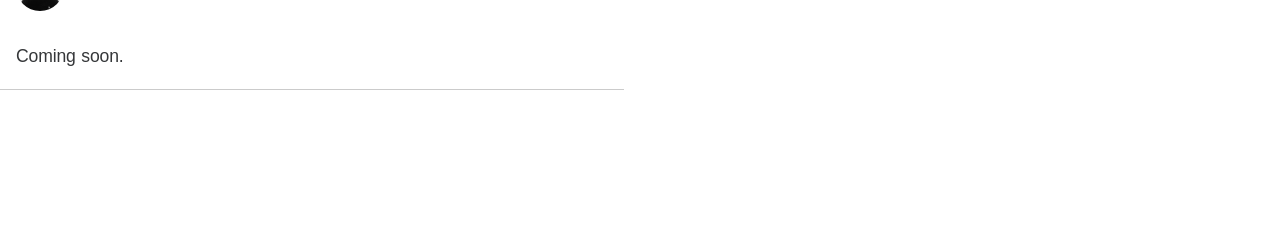
==== commit a11ced45: "banner" ====
--- a/index.html
+++ b/index.html
@@ -232,9 +232,31 @@
 
         /* styles */
 
+        .construction-banner {
+            position: fixed;
+            top: 0;
+            left: 0;
+            right: 0;
+            background-color: #ffd603;
+            z-index: 9999;
+            height: 2rem;
+        }
+
+        .construction-banner p {
+            color: #0e0436;
+            font-weight: 500;
+            margin: auto;
+            text-align: center;
+            max-width: 1400px;
+            height: 100%;
+            display: flex;
+            align-items: center;
+            justify-content: center;
+        }
+
         .nav {
             position: fixed;
-            top: 0;
+            top: 2rem;
             left: 0;
             right: 0;
             z-index: 1000;
@@ -653,6 +675,9 @@
 </head>
 
 <body>
+    <div class="construction-banner">
+        <p>🛠️ Page under construction</p>
+    </div>
     <nav id="navbar" class="nav padding-inline">
         <button id="nav-icon" class="nav-icon">
             <svg viewBox="0 0 573 574" fill="none" xmlns="http://www.w3.org/2000/svg">
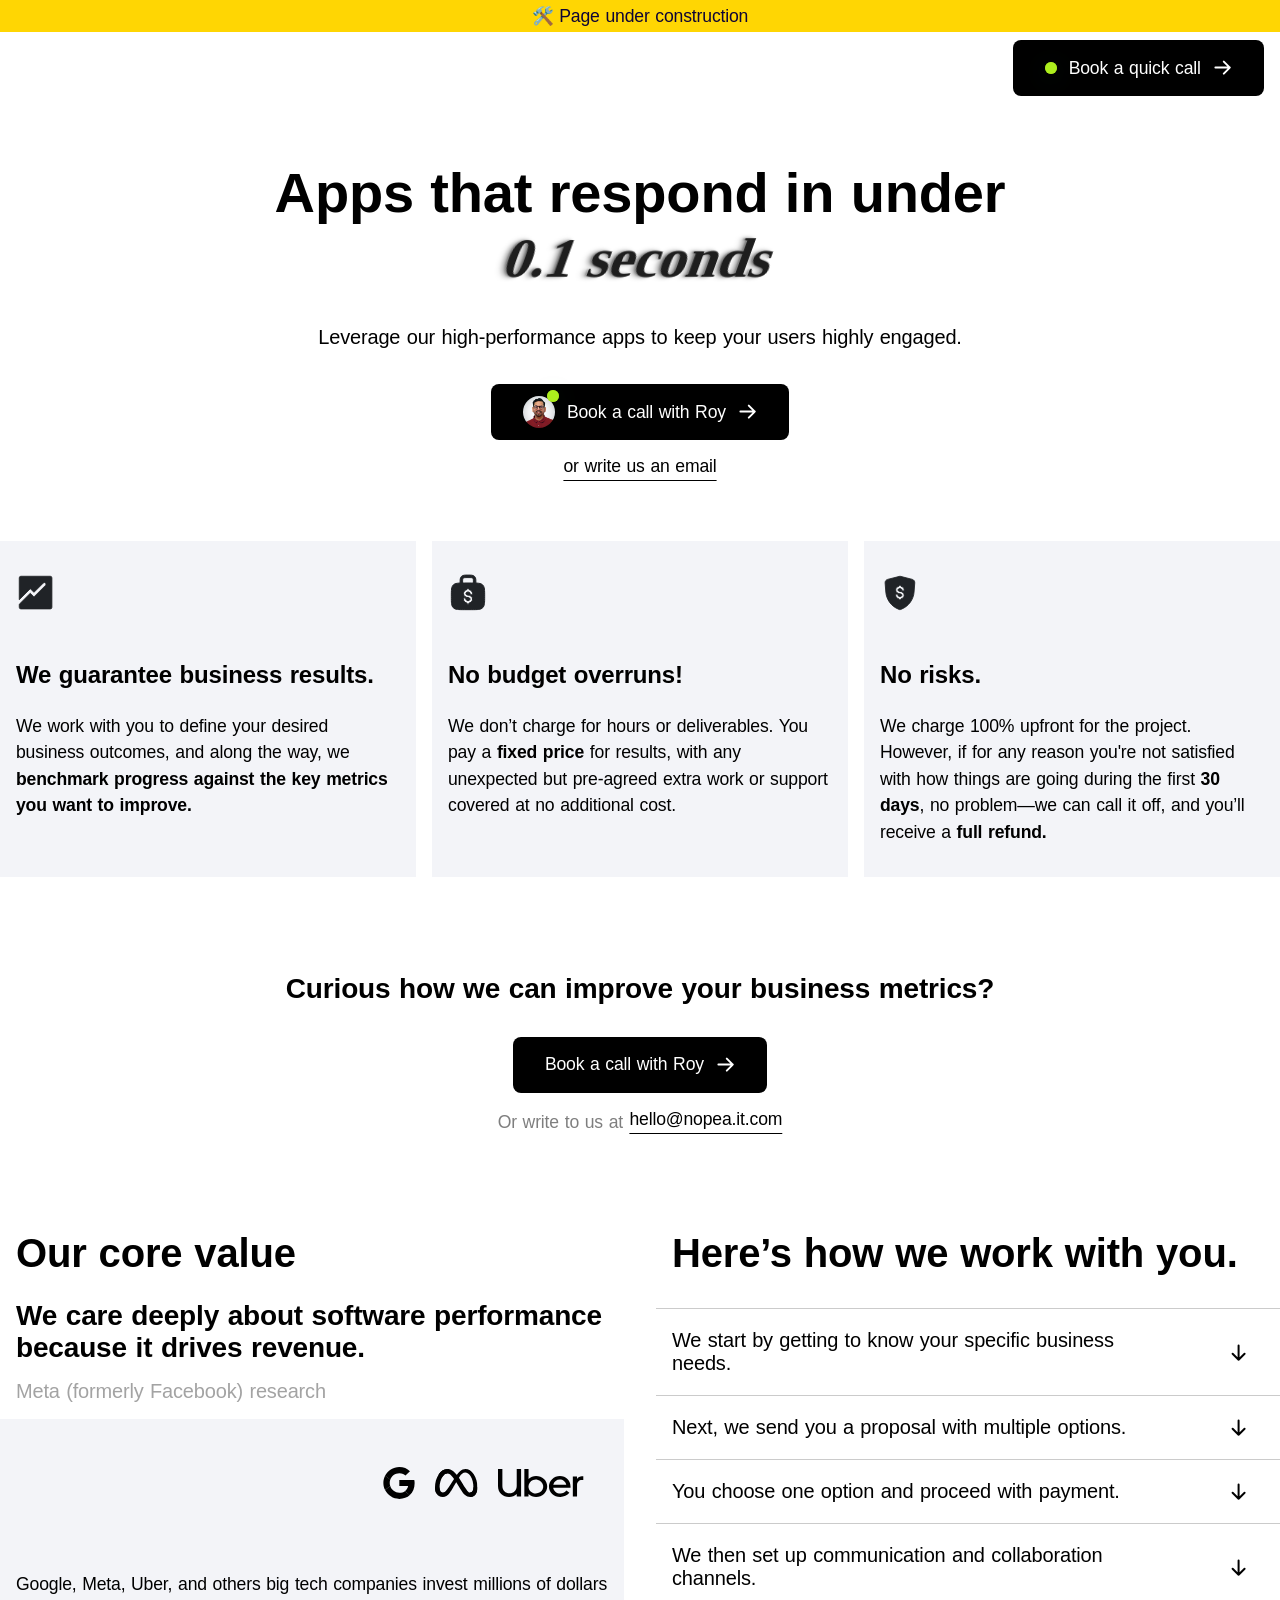
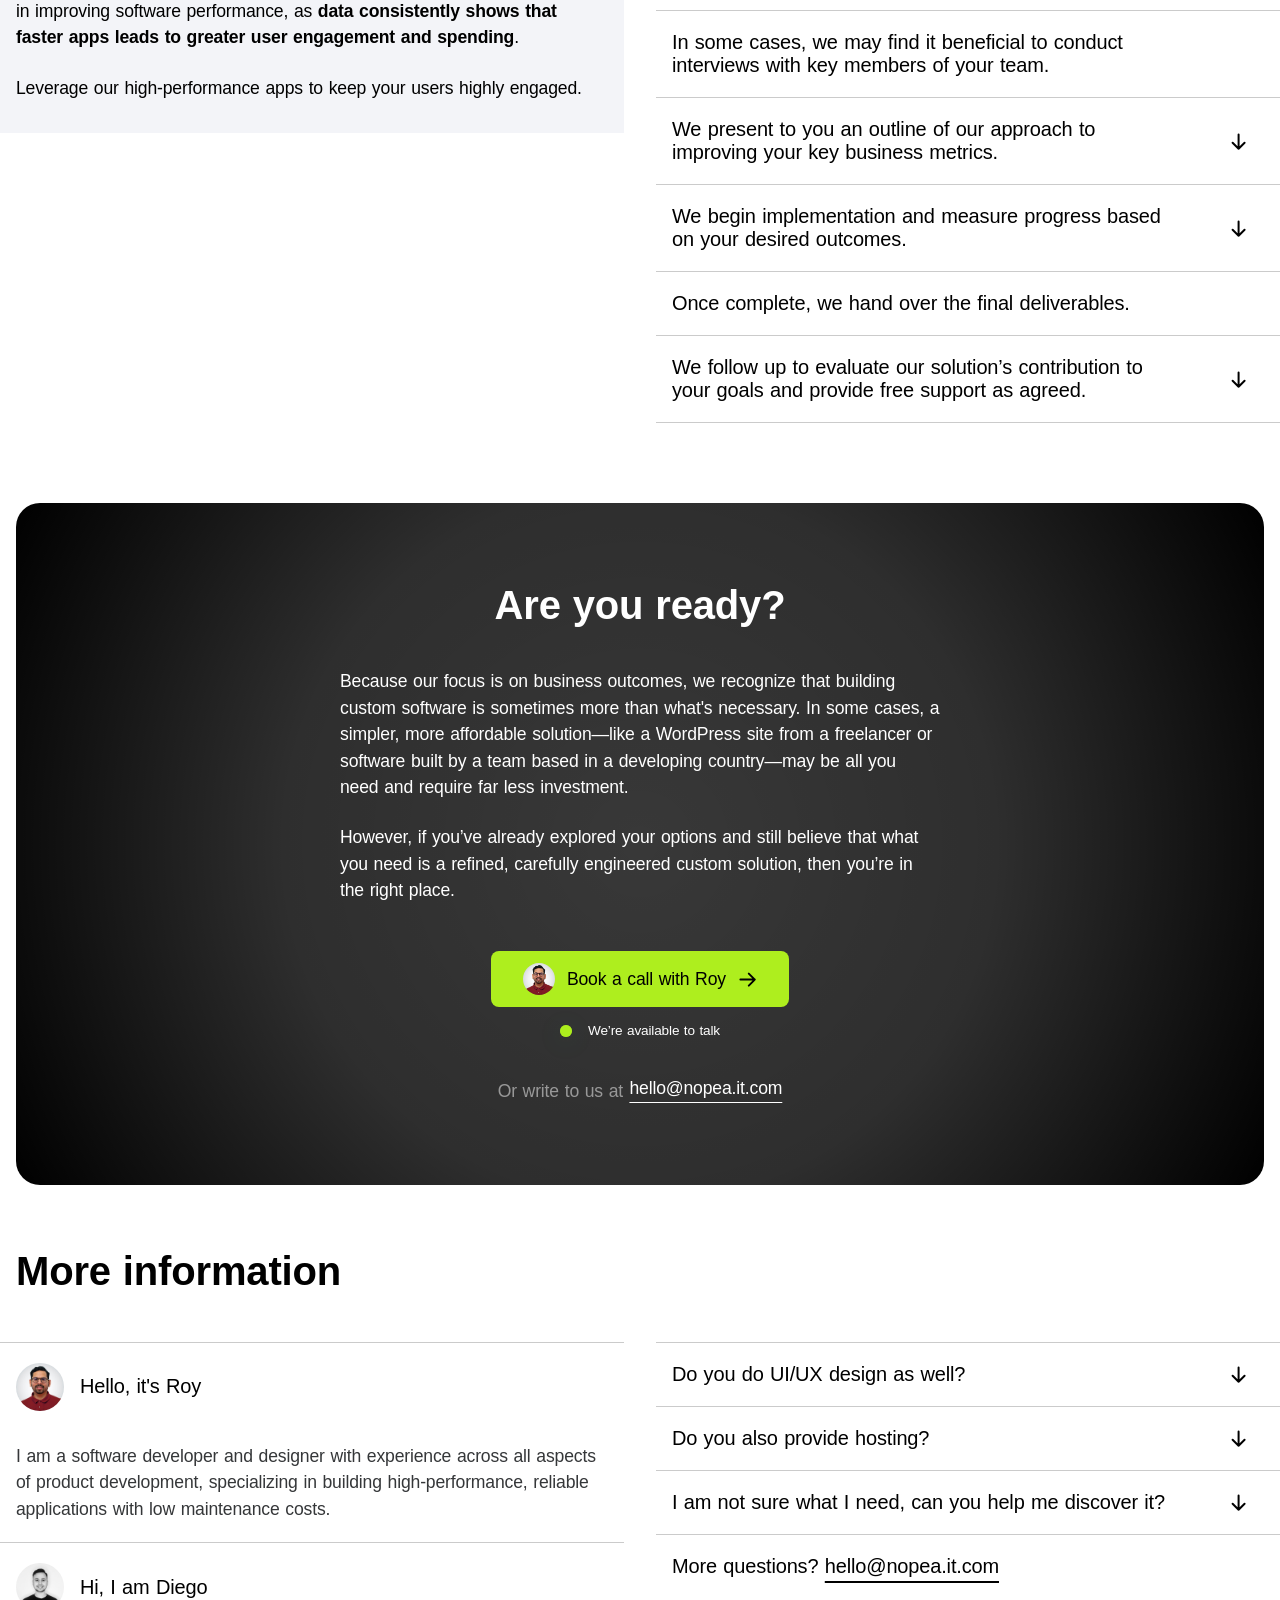
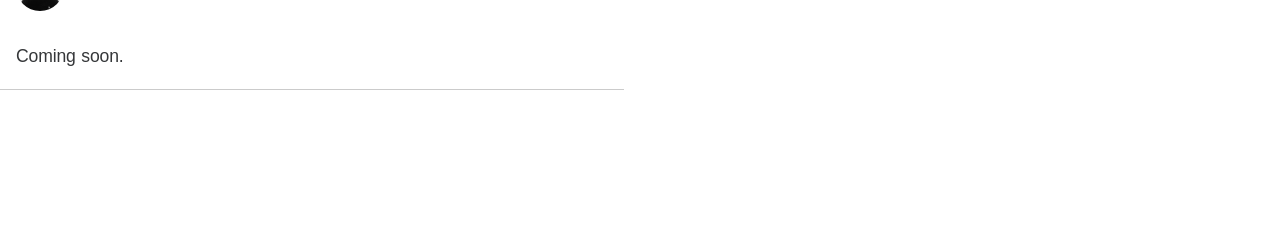
==== commit 20758855: "fixed some margins" ====
--- a/index.html
+++ b/index.html
@@ -285,7 +285,7 @@
         .hero {
             display: flex;
             flex-direction: column;
-            margin-top: 8rem;
+            margin-top: 10rem;
             align-items: center;
         }
 
@@ -378,7 +378,7 @@
         }
 
         .card__title {
-            margin-top: 5rem;
+            margin-top: 3rem;
             font-size: 1.5rem;
             font-weight: 600;
         }
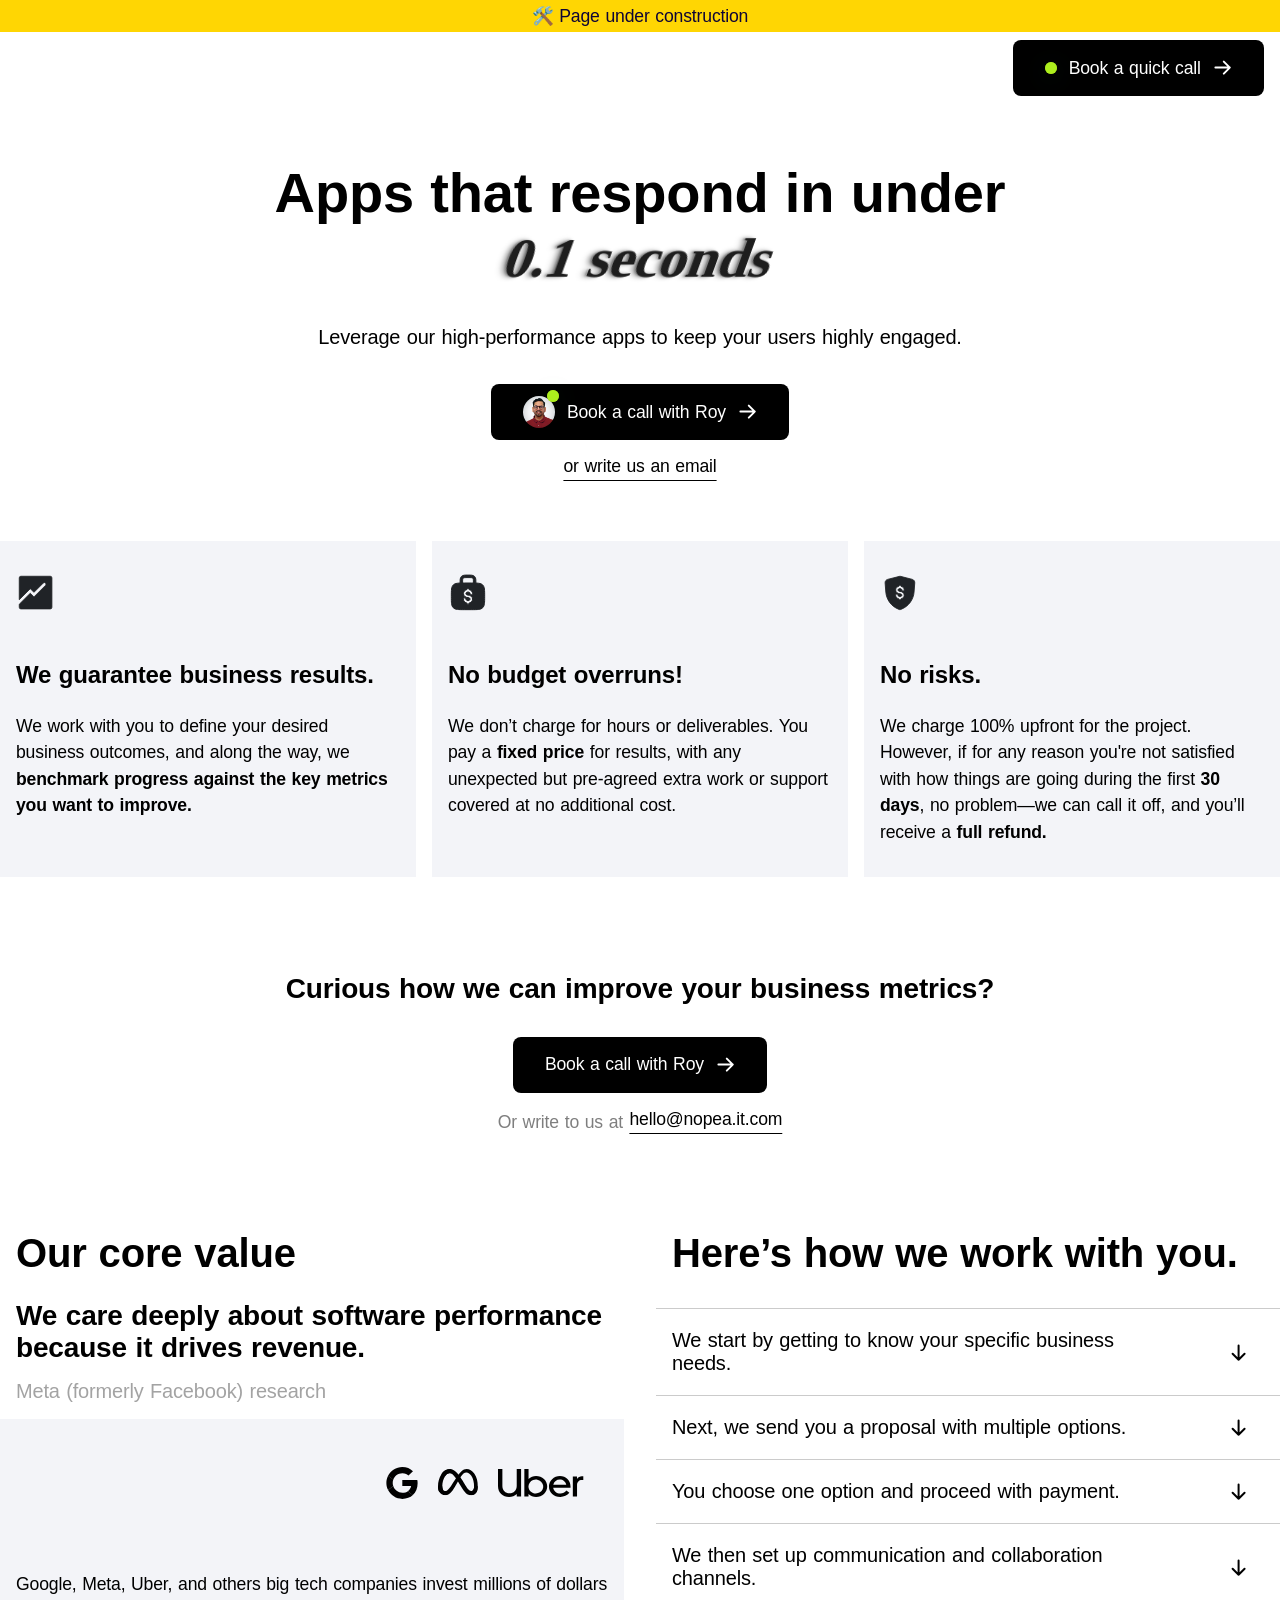
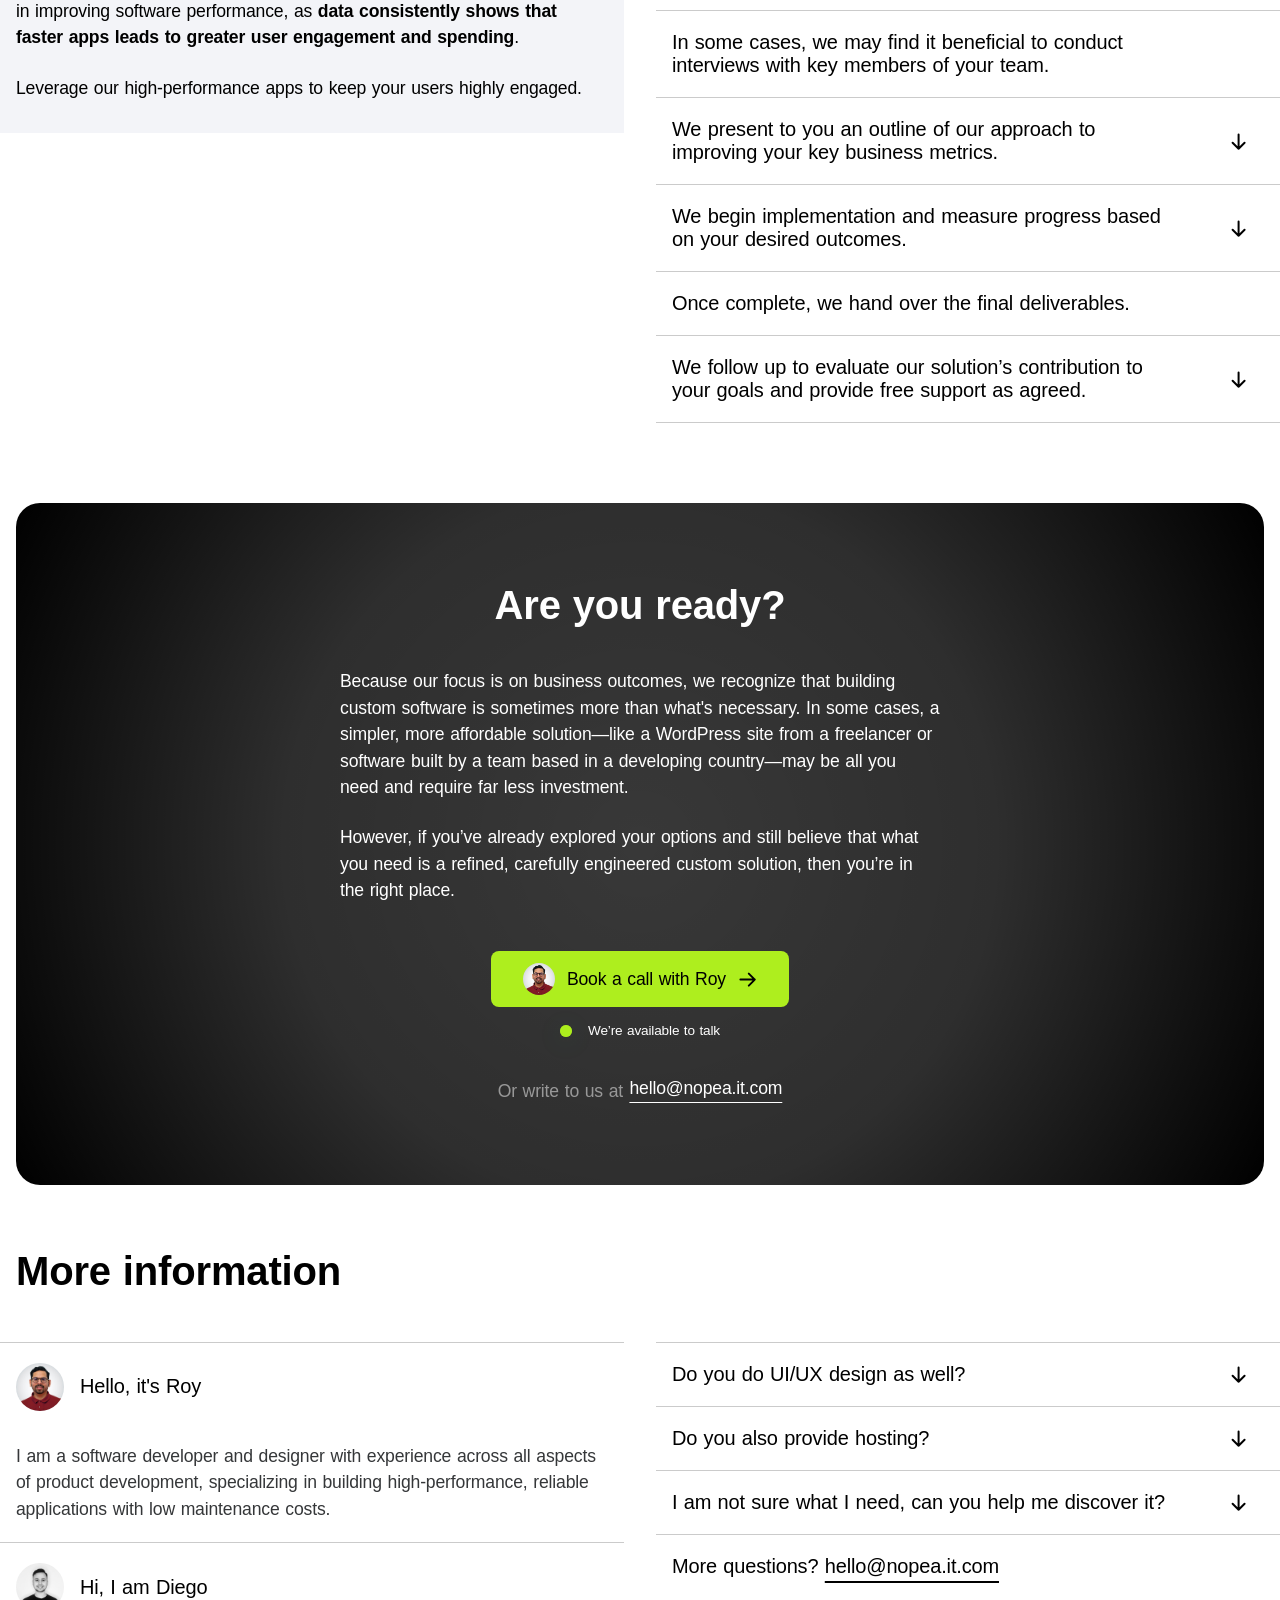
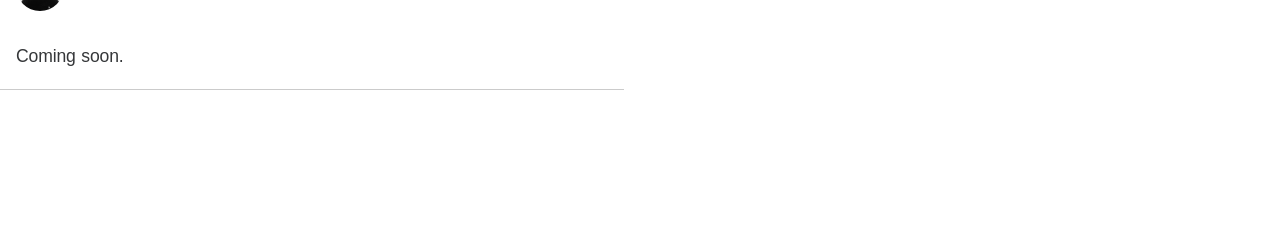
==== commit aad51422: "fixed svg" ====
--- a/index.html
+++ b/index.html
@@ -823,7 +823,7 @@
                         </svg>
                     </div>
                     <div class="icon-meta">
-                        <svg viewBox="0 0 48 31" fill="none" xmlns="http://www.w3.org/2000/svg">
+                        <svg viewBox="0 0 48 33" fill="none" xmlns="http://www.w3.org/2000/svg">
                             <g clip-path="url(#clip0_557_802)">
                                 <path
                                     d="M5.07658 20.4503C5.07658 22.2356 5.47048 23.6006 5.98532 24.4283C6.25969 24.8996 6.65477 25.2903 7.13045 25.5609C7.60613 25.8314 8.14544 25.9721 8.69359 25.9686C10.0175 25.9686 11.2286 25.644 13.5626 22.4369C15.4324 19.8676 17.6356 16.2693 19.1197 13.9971L21.6302 10.1667C23.3741 7.50654 25.3894 4.54937 27.7071 2.53843C29.5948 0.908901 31.633 0 33.6842 0C37.128 0 40.4083 1.98173 42.9188 5.69848C45.6663 9.76906 47.0049 14.8962 47.0049 20.1873C47.0049 23.3328 46.3805 25.644 45.3182 27.4699C44.2934 29.2358 42.2863 31 38.921 31V25.9686C41.8025 25.9686 42.5167 23.3393 42.5167 20.3302C42.5167 16.0421 41.5099 11.2834 39.292 7.88309C37.718 5.47126 35.6782 3.99754 33.4341 3.99754C31.007 3.99754 29.0538 5.81534 26.8588 9.05654C25.6918 10.7786 24.4937 12.8772 23.1486 15.2452L21.6678 17.842C18.6931 23.0796 17.9396 24.2725 16.4523 26.2413C13.8503 29.7016 11.6241 31 8.69359 31C5.21714 31 3.01881 29.5052 1.6655 27.2524C0.545903 25.4168 0 23.0082 0 20.2636L5.07658 20.4503Z"
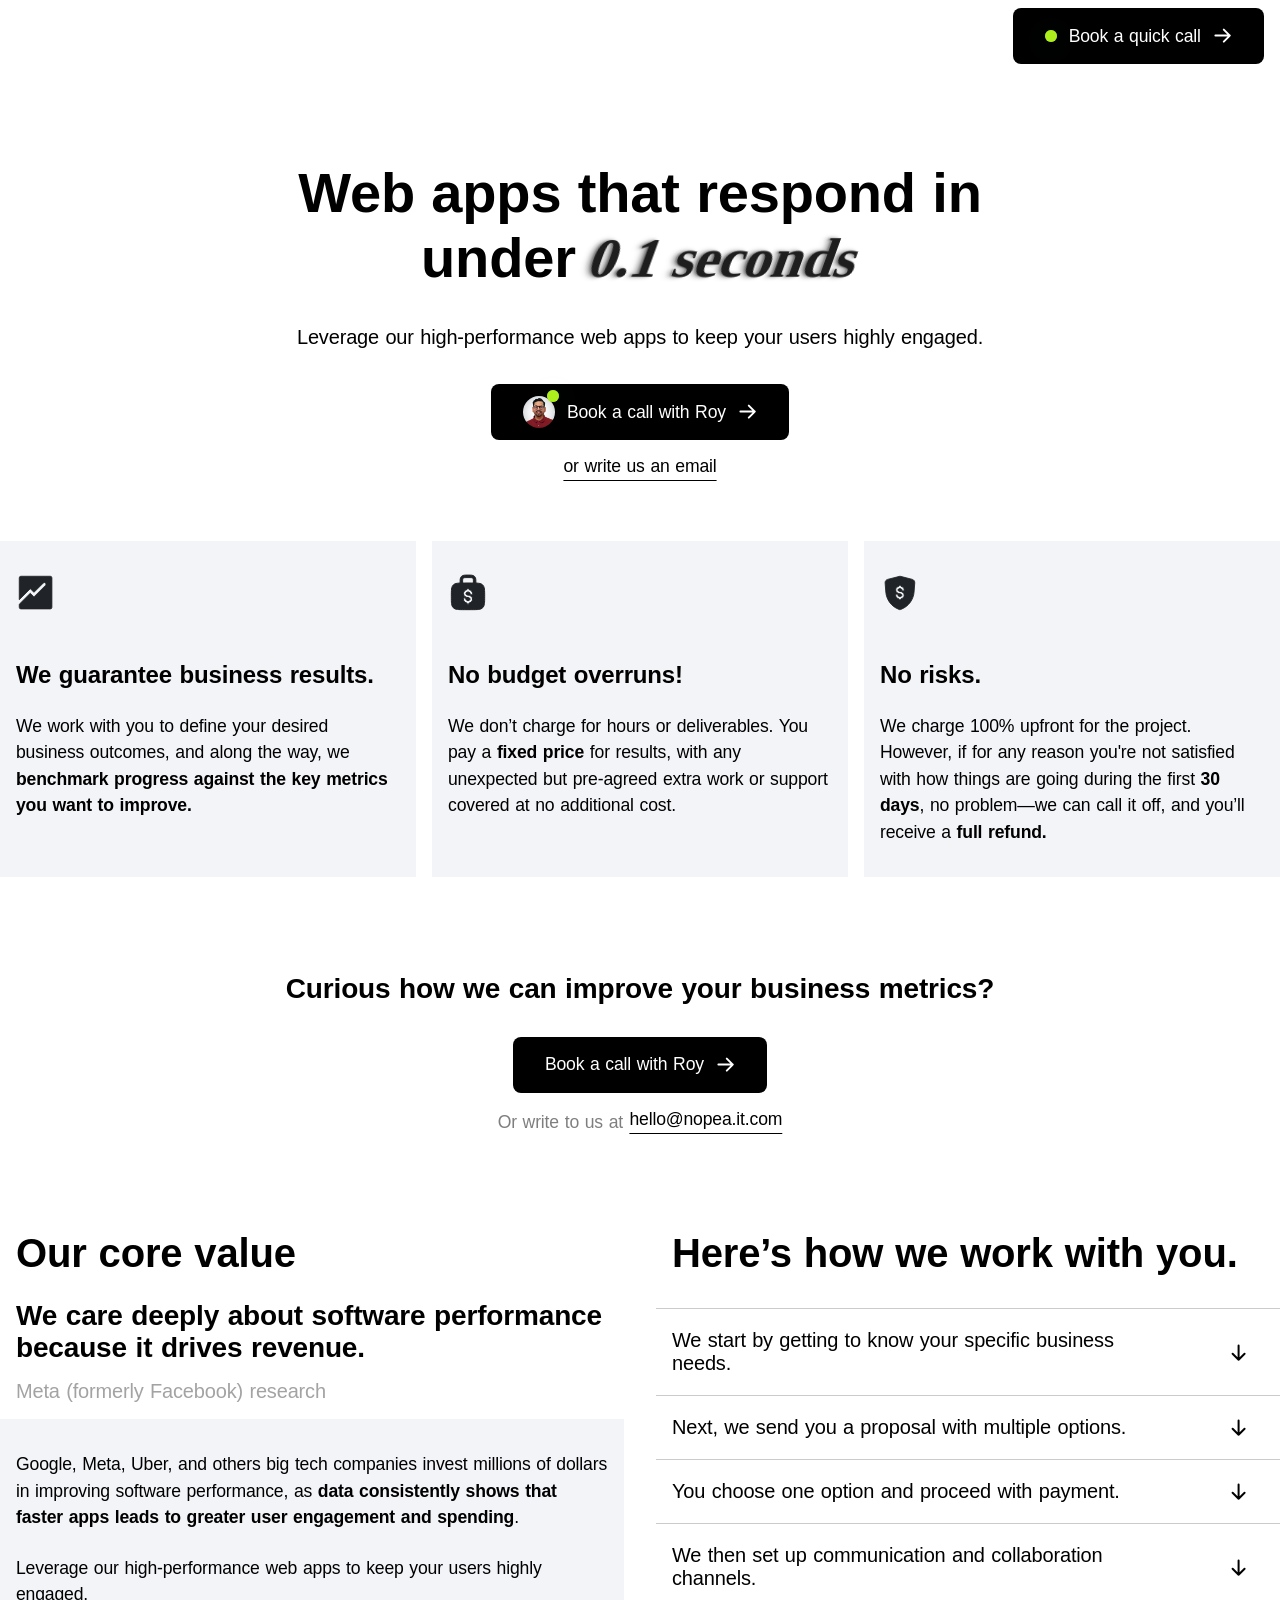
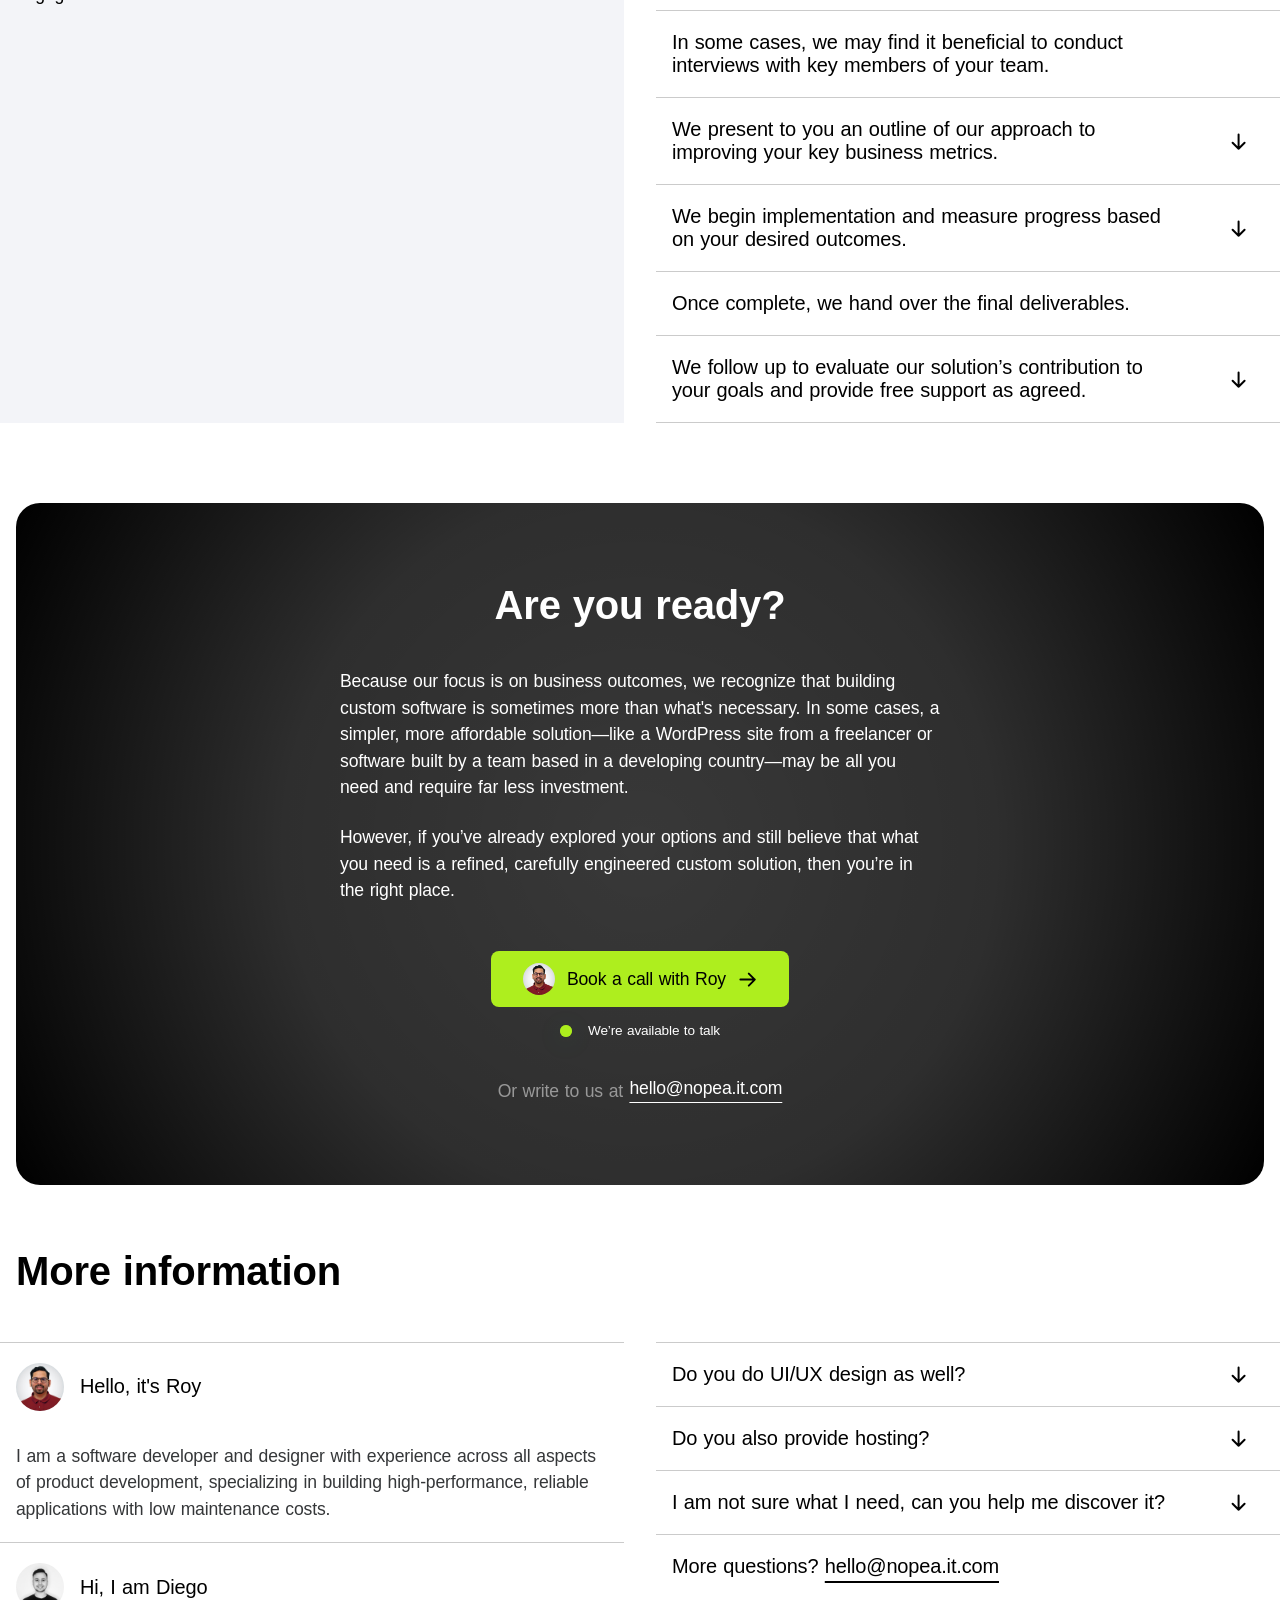
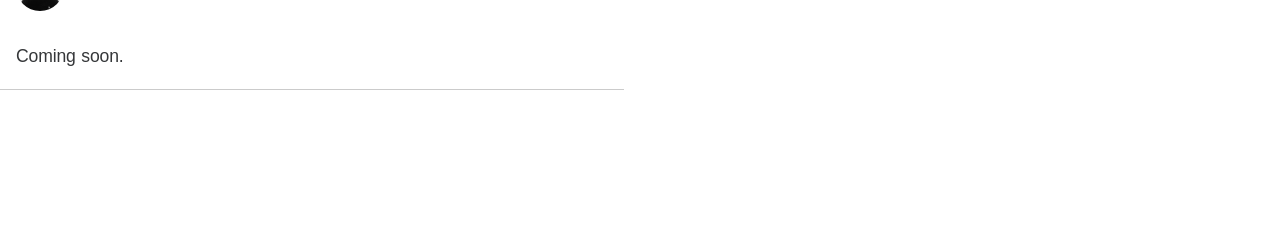
==== commit 39e14f97: "removed some un-essential stuff" ====
--- a/index.html
+++ b/index.html
@@ -9,10 +9,6 @@
     <link rel="icon" type="image/svg+xml" href="/favicon.svg" />
     <link rel="shortcut icon" href="/favicon.ico" />
 
-    <link rel="apple-touch-icon" sizes="180x180" href="/apple-touch-icon.png" />
-    <link rel="manifest" href="/site.webmanifest" />
-
-    <!-- Primary SEO Meta Tags -->
     <title>High-Performance Web Apps Under 0.1 Seconds | Nopea</title>
     <meta name="title" content="High-Performance Web Apps Under 0.1 Seconds | Nopea">
     <meta name="description"
@@ -23,76 +19,6 @@
     <meta name="language" content="English">
     <meta name="author" content="Nopea - Roy Salazar">
 
-    <!-- Open Graph / Facebook -->
-    <meta property="og:type" content="website">
-    <meta property="og:url" content="https://nopea.it/">
-    <meta property="og:title" content="High-Performance Web Apps Under 0.1 Seconds | Nopea">
-    <meta property="og:description"
-        content="Build high-performance web applications that respond in under 0.1 seconds. Boost user engagement and revenue with our performance-focused development services.">
-    <meta property="og:image" content="https://nopea.it/og-image.jpg">
-    <meta property="og:site_name" content="Nopea">
-
-    <!-- Twitter -->
-    <meta property="twitter:card" content="summary_large_image">
-    <meta property="twitter:url" content="https://nopea.it/">
-    <meta property="twitter:title" content="High-Performance Web Apps Under 0.1 Seconds | Nopea">
-    <meta property="twitter:description"
-        content="Build high-performance web applications that respond in under 0.1 seconds. Boost user engagement and revenue with our performance-focused development services.">
-    <meta property="twitter:image" content="https://nopea.it/og-image.jpg">
-
-    <!-- Canonical URL -->
-    <link rel="canonical" href="https://nopea.it/">
-
-    <!-- Favicon -->
-    <link rel="icon" type="image/x-icon" href="/favicon.ico">
-    <link rel="apple-touch-icon" sizes="180x180" href="/apple-touch-icon.png">
-    <link rel="icon" type="image/png" sizes="32x32" href="/favicon-32x32.png">
-    <link rel="icon" type="image/png" sizes="16x16" href="/favicon-16x16.png">
-
-    <!-- Structured Data - Organization -->
-    <script type="application/ld+json">
-    {
-        "@context": "https://schema.org",
-        "@type": "Organization",
-        "name": "Nopea",
-        "url": "https://nopea.it/",
-        "logo": "https://nopea.it/logo.png",
-        "description": "High-performance web application development company specializing in sub-0.1 second response times",
-        "founder": {
-            "@type": "Person",
-            "name": "Roy Salazar"
-        },
-        "contactPoint": {
-            "@type": "ContactPoint",
-            "telephone": "+1-XXX-XXX-XXXX",
-            "contactType": "customer service",
-            "email": "hello@nopea.it.com"
-        },
-        "sameAs": [
-            "https://linkedin.com/company/nopea-development",
-            "https://twitter.com/nopeadev"
-        ]
-    }
-    </script>
-
-    <!-- Structured Data - Service -->
-    <script type="application/ld+json">
-    {
-        "@context": "https://schema.org",
-        "@type": "Service",
-        "name": "High-Performance Web Application Development",
-        "description": "Custom web application development with guaranteed response times under 0.1 seconds",
-        "provider": {
-            "@type": "Organization",
-            "name": "Nopea"
-        },
-        "serviceType": "Web Development",
-        "offers": {
-            "@type": "Offer",
-            "description": "Fixed-price web development with 30-day money-back guarantee"
-        }
-    }
-    </script>
 
     <style>
         *,
@@ -232,31 +158,9 @@
 
         /* styles */
 
-        .construction-banner {
+        .nav {
             position: fixed;
             top: 0;
-            left: 0;
-            right: 0;
-            background-color: #ffd603;
-            z-index: 9999;
-            height: 2rem;
-        }
-
-        .construction-banner p {
-            color: #0e0436;
-            font-weight: 500;
-            margin: auto;
-            text-align: center;
-            max-width: 1400px;
-            height: 100%;
-            display: flex;
-            align-items: center;
-            justify-content: center;
-        }
-
-        .nav {
-            position: fixed;
-            top: 2rem;
             left: 0;
             right: 0;
             z-index: 1000;
@@ -415,7 +319,7 @@
             }
         }
 
-        .card__text {
+        .text--margin-top {
             margin-top: 1.5rem;
         }
 
@@ -452,6 +356,10 @@
             flex: 1;
         }
 
+        .core-value .card {
+            flex: 1;
+        }
+
         .core-value__title {
             font-size: 2.5rem;
             font-weight: 550;
@@ -470,44 +378,6 @@
             margin-bottom: 1rem;
         }
 
-        .big-tech-icons-container {
-            display: flex;
-            flex-direction: row;
-            align-items: center;
-            gap: 0.75rem;
-            justify-content: flex-end;
-            margin-left: auto;
-            padding: 1rem;
-            margin-bottom: auto;
-        }
-
-        .icon-google {
-            display: flex;
-            height: 2rem;
-            margin-right: 0.5rem;
-        }
-
-        .icon-meta {
-            display: flex;
-            height: 1.75rem;
-            margin-right: 0.5rem;
-        }
-
-        .icon-uber {
-            display: flex;
-            height: 1.75rem;
-            margin-right: 0.5rem;
-        }
-
-        .value__img {
-            display: flex;
-            flex: 1;
-            width: 100%;
-            background-size: cover;
-            background-position: top;
-            background-repeat: no-repeat;
-            background-image: url('https://images.pexels.com/photos/443399/pexels-photo-443399.jpeg?_gl=1*11okwt5*_ga*NTEzNDQyNzAzLjE3NTQ2MzU3MzA.*_ga_8JE65Q40S6*czE3NTQ4OTc2MjgkbzUkZzEkdDE3NTQ4OTc3NDkkajQ0JGwwJGgw');
-        }
 
         .method {
             flex: 1;
@@ -652,10 +522,6 @@
                 flex: 1;
             }
 
-            .big-tech-icons-container {
-                margin-bottom: 2rem;
-            }
-
             .core-method {
                 flex-direction: row;
                 gap: 2rem;
@@ -675,9 +541,6 @@
 </head>
 
 <body>
-    <div class="construction-banner">
-        <p>🛠️ Page under construction</p>
-    </div>
     <nav id="navbar" class="nav padding-inline">
         <button id="nav-icon" class="nav-icon">
             <svg viewBox="0 0 573 574" fill="none" xmlns="http://www.w3.org/2000/svg">
@@ -703,10 +566,10 @@
     </nav>
     <main class="hero padding-inline">
         <h1 class="hero__title">
-            Apps that respond in under <span class="fast">0.1 seconds</span>
+            Web apps that respond in under <span class="fast">0.1 seconds</span>
         </h1>
         <h3 class="hero__text">
-            Leverage our high-performance apps to keep your users highly engaged.
+            Leverage our high-performance web apps to keep your users highly engaged.
         </h3>
         <a href="https://calendly.com/roy-nopea/30min" target="_blank" class="btn">
             <img class="avatar avatar--small" src="./roy-salazar.jpg" alt="Roy Salazar">
@@ -736,7 +599,7 @@
                 </svg>
             </div>
             <h2 class="card__title">We guarantee business results.</h2>
-            <p class="card__text">
+            <p class="text--margin-top">
                 We work with you to define your desired business outcomes, and along the way, we <strong>benchmark
                     progress against the key metrics you want to improve.</strong>
             </p>
@@ -750,7 +613,7 @@
                 </svg>
             </div>
             <h2 class="card__title">No budget overruns!</h2>
-            <p class="card__text">
+            <p class="text--margin-top">
                 We don’t charge for hours or deliverables. You pay a <strong>fixed price</strong> for results, with
                 any unexpected but pre-agreed extra work or support covered at no additional cost.
             </p>
@@ -764,7 +627,7 @@
                 </svg>
             </div>
             <h2 class="card__title">No risks.</h2>
-            <p class="card__text">
+            <p class="text--margin-top">
                 We charge 100% upfront for the project. However, if for any reason you're not satisfied with how things
                 are going during the first <strong>30 days</strong>, no problem—we can call it off, and you’ll
                 receive a <strong>full refund.</strong>
@@ -798,83 +661,15 @@
                 revenue.</h3>
             <h4 class="core-value__sub-header padding-inline">Meta (formerly Facebook) research</h4>
             <div class="card padding-inline">
-                <div class="big-tech-icons-container">
-                    <div class="icon-google">
-                        <svg viewBox="0 0 35 35" fill="none" xmlns="http://www.w3.org/2000/svg">
-                            <g clip-path="url(#clip0_557_797)">
-                                <path
-                                    d="M34.5821 17.8277C34.5821 16.3937 34.4658 15.3473 34.214 14.2622H17.8398V20.7343H27.4511C27.2574 22.3427 26.211 24.7649 23.8856 26.3925L23.853 26.6092L29.0302 30.6199L29.3889 30.6557C32.683 27.6134 34.5821 23.1371 34.5821 17.8277Z"
-                                    fill="currentColor" />
-                                <path
-                                    d="M17.8414 34.8798C22.5501 34.8798 26.5031 33.3295 29.3905 30.6555L23.8872 26.3923C22.4145 27.4193 20.4379 28.1363 17.8414 28.1363C13.2295 28.1363 9.31529 25.0941 7.91996 20.8892L7.71544 20.9065L2.33212 25.0727L2.26172 25.2684C5.12958 30.9654 11.0204 34.8798 17.8414 34.8798Z"
-                                    fill="currentColor" />
-                                <path
-                                    d="M7.9208 20.8891C7.55263 19.8039 7.33956 18.6412 7.33956 17.4398C7.33956 16.2384 7.55263 15.0757 7.90143 13.9906L7.89168 13.7595L2.44089 9.52637L2.26255 9.6112C1.08057 11.9753 0.402344 14.6301 0.402344 17.4398C0.402344 20.2496 1.08057 22.9042 2.26255 25.2684L7.9208 20.8891Z"
-                                    fill="currentColor" />
-                                <path
-                                    d="M17.8414 6.74338C21.1162 6.74338 23.3252 8.15794 24.5848 9.34006L29.5067 4.53437C26.4839 1.72462 22.5501 0 17.8414 0C11.0204 0 5.12958 3.91426 2.26172 9.61124L7.90059 13.9907C9.31529 9.78571 13.2295 6.74338 17.8414 6.74338Z"
-                                    fill="currentColor" />
-                            </g>
-                            <defs>
-                                <clipPath id="clip0_557_797">
-                                    <rect width="35" height="35" fill="white" />
-                                </clipPath>
-                            </defs>
-                        </svg>
-                    </div>
-                    <div class="icon-meta">
-                        <svg viewBox="0 0 48 33" fill="none" xmlns="http://www.w3.org/2000/svg">
-                            <g clip-path="url(#clip0_557_802)">
-                                <path
-                                    d="M5.07658 20.4503C5.07658 22.2356 5.47048 23.6006 5.98532 24.4283C6.25969 24.8996 6.65477 25.2903 7.13045 25.5609C7.60613 25.8314 8.14544 25.9721 8.69359 25.9686C10.0175 25.9686 11.2286 25.644 13.5626 22.4369C15.4324 19.8676 17.6356 16.2693 19.1197 13.9971L21.6302 10.1667C23.3741 7.50654 25.3894 4.54937 27.7071 2.53843C29.5948 0.908901 31.633 0 33.6842 0C37.128 0 40.4083 1.98173 42.9188 5.69848C45.6663 9.76906 47.0049 14.8962 47.0049 20.1873C47.0049 23.3328 46.3805 25.644 45.3182 27.4699C44.2934 29.2358 42.2863 31 38.921 31V25.9686C41.8025 25.9686 42.5167 23.3393 42.5167 20.3302C42.5167 16.0421 41.5099 11.2834 39.292 7.88309C37.718 5.47126 35.6782 3.99754 33.4341 3.99754C31.007 3.99754 29.0538 5.81534 26.8588 9.05654C25.6918 10.7786 24.4937 12.8772 23.1486 15.2452L21.6678 17.842C18.6931 23.0796 17.9396 24.2725 16.4523 26.2413C13.8503 29.7016 11.6241 31 8.69359 31C5.21714 31 3.01881 29.5052 1.6655 27.2524C0.545903 25.4168 0 23.0082 0 20.2636L5.07658 20.4503Z"
-                                    fill="currentColor" />
-                                <path
-                                    d="M4.00391 6.05393C6.33135 2.49136 9.69013 0 13.5425 0C15.7735 0 17.9915 0.649215 20.3075 2.53356C22.8408 4.5867 25.5377 7.96749 28.9095 13.5394L30.1174 15.539C33.0332 20.3626 34.6938 22.8426 35.663 24.0145C36.9118 25.5174 37.7878 25.9621 38.9221 25.9621C41.8036 25.9621 42.5179 23.3328 42.5179 20.3237L46.9963 20.1841C46.9963 23.3295 46.3719 25.6407 45.3095 27.4667C44.2945 29.2358 42.2874 31 38.9221 31C36.83 31 34.9766 30.5488 32.927 28.6287C31.3514 27.155 29.5094 24.5371 28.0923 22.1837L23.8771 15.1916C21.7621 11.6826 19.822 9.06628 18.6992 7.88796C17.4897 6.60738 15.9386 5.06874 13.4608 5.06874C11.4553 5.06874 9.75224 6.46618 8.327 8.60372L4.00391 6.05393Z"
-                                    fill="currentColor" />
-                                <path
-                                    d="M13.4596 5.06874C11.4542 5.06874 9.75108 6.46618 8.32585 8.60372C6.31058 11.6242 5.07658 16.1232 5.07658 20.4503C5.07658 22.2356 5.47048 23.6006 5.98532 24.4283L1.65732 27.2524C0.545904 25.4168 0 23.0082 0 20.2636C0 15.2728 1.37947 10.0709 4.00275 6.05393C6.33019 2.49136 9.68897 0 13.5413 0L13.4596 5.06874Z"
-                                    fill="currentColor" />
-                            </g>
-                            <defs>
-                                <clipPath id="clip0_557_802">
-                                    <rect width="47" height="31" fill="white" />
-                                </clipPath>
-                            </defs>
-                        </svg>
-                    </div>
-                    <div class="icon-uber">
-                        <svg viewBox="0 0 55 18" fill="none" xmlns="http://www.w3.org/2000/svg">
-                            <g clip-path="url(#clip0_557_806)">
-                                <path
-                                    d="M7.42566 15.6242C10.0254 15.6242 12.036 13.7278 12.036 10.9227V0H14.8508V17.6918H12.0583V16.0483C11.4186 16.6737 10.6503 17.1693 9.80039 17.5049C8.95052 17.8405 8.03699 18.0089 7.1157 18C3.09458 18 0.0117188 15.245 0.0117188 11.0729V0.0105378H2.81534V10.9227C2.81534 13.7779 4.79797 15.6242 7.42566 15.6242Z"
-                                    fill="currentColor" />
-                                <path
-                                    d="M16.9375 0H19.6434V6.44776C20.2747 5.83697 21.0295 5.35185 21.8631 5.02113C22.6968 4.69042 23.5923 4.52082 24.4967 4.52239C25.4347 4.52239 26.3635 4.69667 27.2302 5.03526C28.0968 5.37385 28.8843 5.87013 29.5476 6.49576C30.2109 7.12139 30.737 7.86412 31.096 8.68155C31.455 9.49898 31.6397 10.3751 31.6397 11.2599C31.6397 12.1447 31.455 13.0208 31.096 13.8382C30.737 14.6556 30.2109 15.3984 29.5476 16.024C28.8843 16.6496 28.0968 17.1459 27.2302 17.4845C26.3635 17.8231 25.4347 17.9974 24.4967 17.9974C23.5889 17.9997 22.6899 17.831 21.8522 17.5013C21.0145 17.1716 20.255 16.6875 19.6182 16.0773V17.6918H16.9375V0ZM24.3096 15.7507C25.2497 15.7564 26.1706 15.4987 26.9553 15.0102C27.7399 14.5217 28.3532 13.8244 28.7172 13.0067C29.0812 12.1891 29.1796 11.2879 28.9999 10.4174C28.8202 9.54694 28.3706 8.74639 27.7079 8.11729C27.0452 7.48818 26.1994 7.05884 25.2778 6.88371C24.3561 6.70858 23.4 6.79554 22.5308 7.13357C21.6616 7.47161 20.9183 8.04548 20.3953 8.78244C19.8723 9.51939 19.5931 10.3862 19.5931 11.2731C19.5902 11.8594 19.7099 12.4405 19.9455 12.9831C20.1812 13.5257 20.528 14.0192 20.9661 14.4351C21.4042 14.8511 21.9251 15.1814 22.4988 15.4072C23.0726 15.6329 23.6879 15.7496 24.3096 15.7507Z"
-                                    fill="currentColor" />
-                                <path
-                                    d="M39.7885 4.55127C43.7286 4.55127 46.6244 7.40904 46.6244 11.2519V12.0868H35.4881C35.6548 13.1073 36.203 14.0379 37.0337 14.7103C37.8644 15.3827 38.9228 15.7527 40.0175 15.7532C40.7887 15.7662 41.5516 15.6 42.2387 15.2693C42.9258 14.9386 43.5161 14.4535 43.9576 13.8568L45.9123 15.2212C45.2342 16.0915 44.3448 16.7958 43.3187 17.2751C42.2926 17.7545 41.1596 17.9949 40.0147 17.9762C35.9154 17.9762 32.7543 15.0947 32.7543 11.2519C32.7443 10.3749 32.919 9.50473 33.2681 8.69183C33.6172 7.87893 34.1338 7.13944 34.7881 6.51622C35.4423 5.89299 36.2212 5.3984 37.0795 5.06111C37.9379 4.72382 38.8586 4.55052 39.7885 4.55127ZM35.544 10.0535H43.8794C43.4243 8.08069 41.7348 6.76637 39.7243 6.76637C37.7137 6.76637 36.0243 8.08332 35.5356 10.0535"
-                                    fill="currentColor" />
-                                <path
-                                    d="M53.873 7.0797C52.1054 7.0797 50.8181 8.37031 50.8181 10.3668V17.6916H48.1094V4.78558H50.7901V6.36592C51.1237 5.8327 51.6034 5.39405 52.1788 5.09604C52.7542 4.79804 53.404 4.65168 54.0601 4.67233H54.9983V7.04283L53.873 7.0797Z"
-                                    fill="currentColor" />
-                            </g>
-                            <defs>
-                                <clipPath id="clip0_557_806">
-                                    <rect width="55" height="18" fill="white" />
-                                </clipPath>
-                            </defs>
-                        </svg>
-                    </div>
-                </div>
-                <p class="card__text">
+                <p>
                     Google, Meta, Uber, and others big tech companies invest millions of dollars in improving software
                     performance, as <strong>data consistently shows that faster apps leads to greater user engagement
                         and
                         spending</strong>.
                 </p>
-                <p class="card__text">Leverage our high-performance apps to keep your users highly engaged.</p>
-            </div>
-            <div class="value__img"></div>
+                <p class="text--margin-top">Leverage our high-performance web apps to keep your users highly engaged.
+                </p>
+            </div>
         </section>
 
         <section class="method">
@@ -1033,7 +828,7 @@
     <section class="ready">
         <h2 class="ready__title">Are you ready?</h2>
         <div class="ready__text-container">
-            <p class="card__text">
+            <p class="text--margin-top">
                 Because our focus is on business outcomes, we recognize that building custom software is sometimes more
                 than
                 what's necessary. In some cases, a simpler, more affordable solution—like a WordPress site from a
@@ -1041,7 +836,7 @@
                 or software built by a team based in a developing country—may be all you need and require far less
                 investment.
             </p>
-            <p class="card__text">
+            <p class="text--margin-top">
                 However, if you’ve already explored your options and still believe that what you need is a refined,
                 carefully engineered custom solution, then you’re in the right place.
             </p>
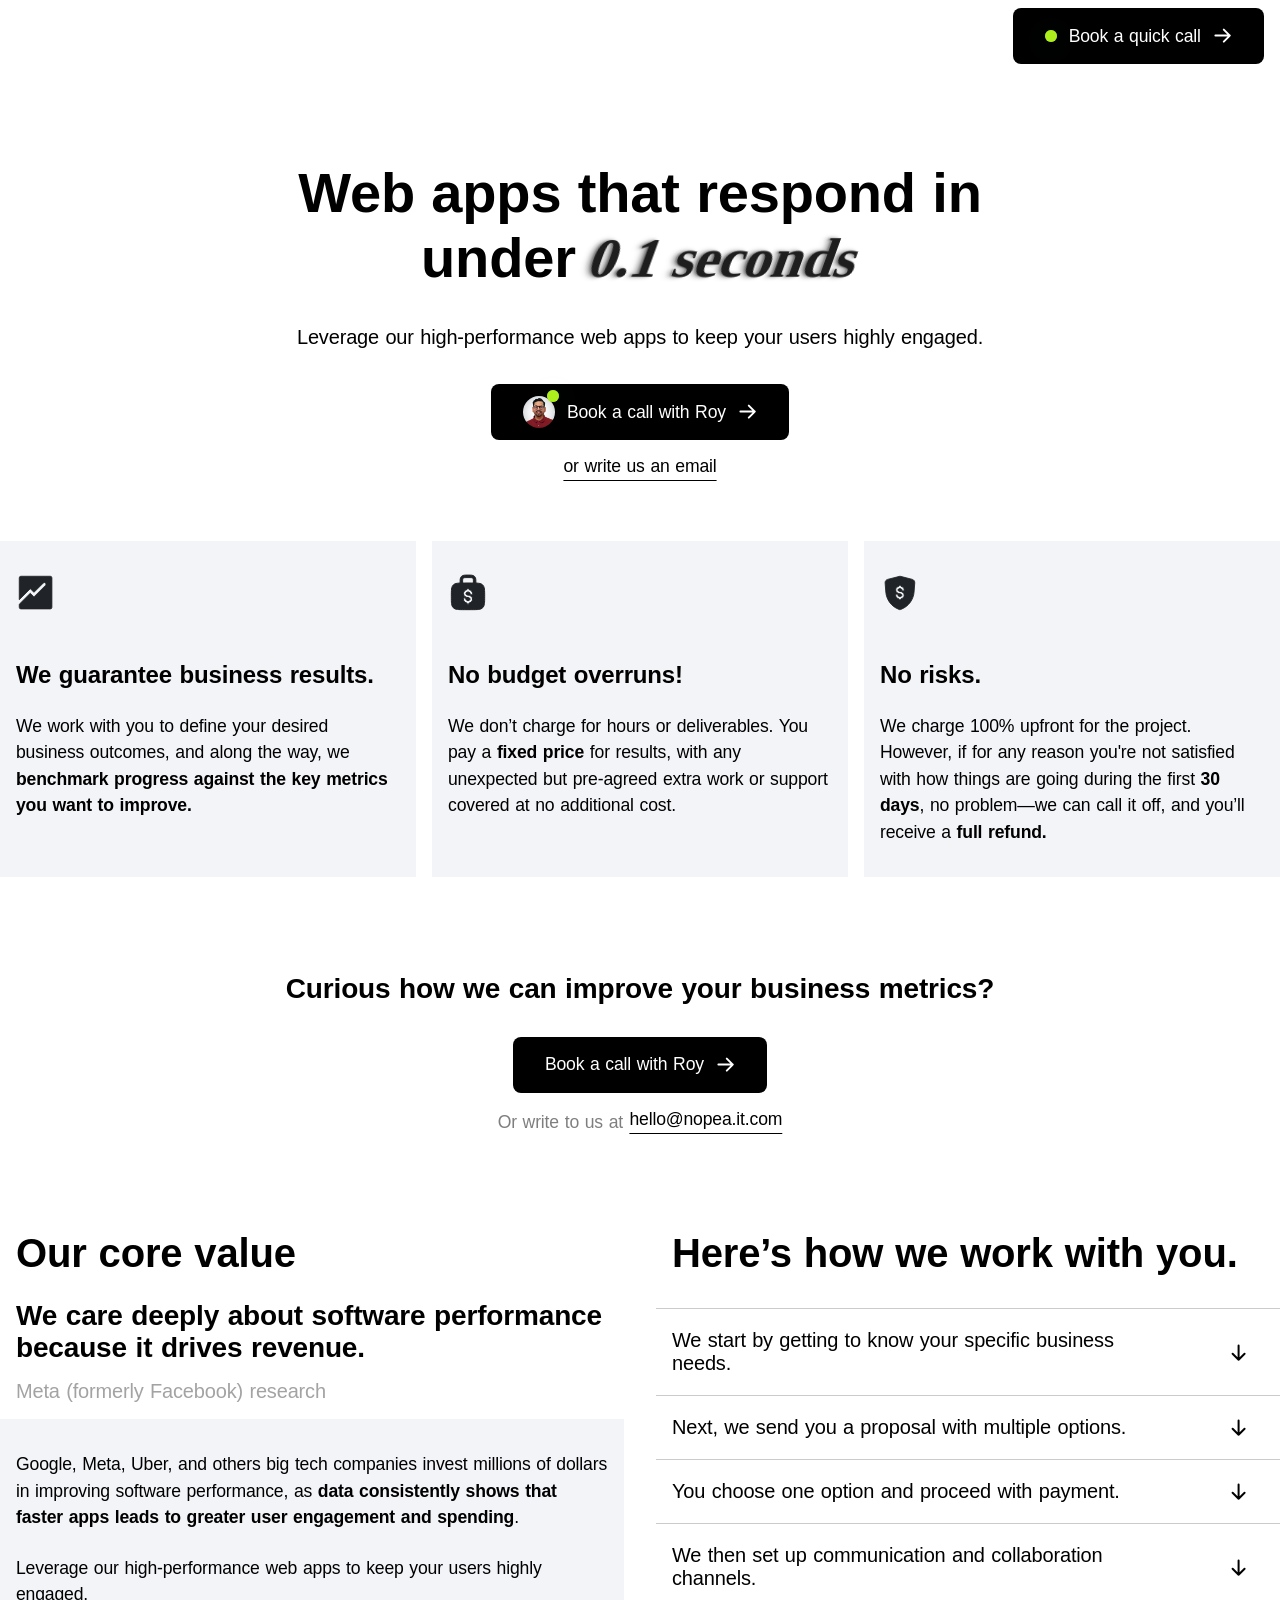
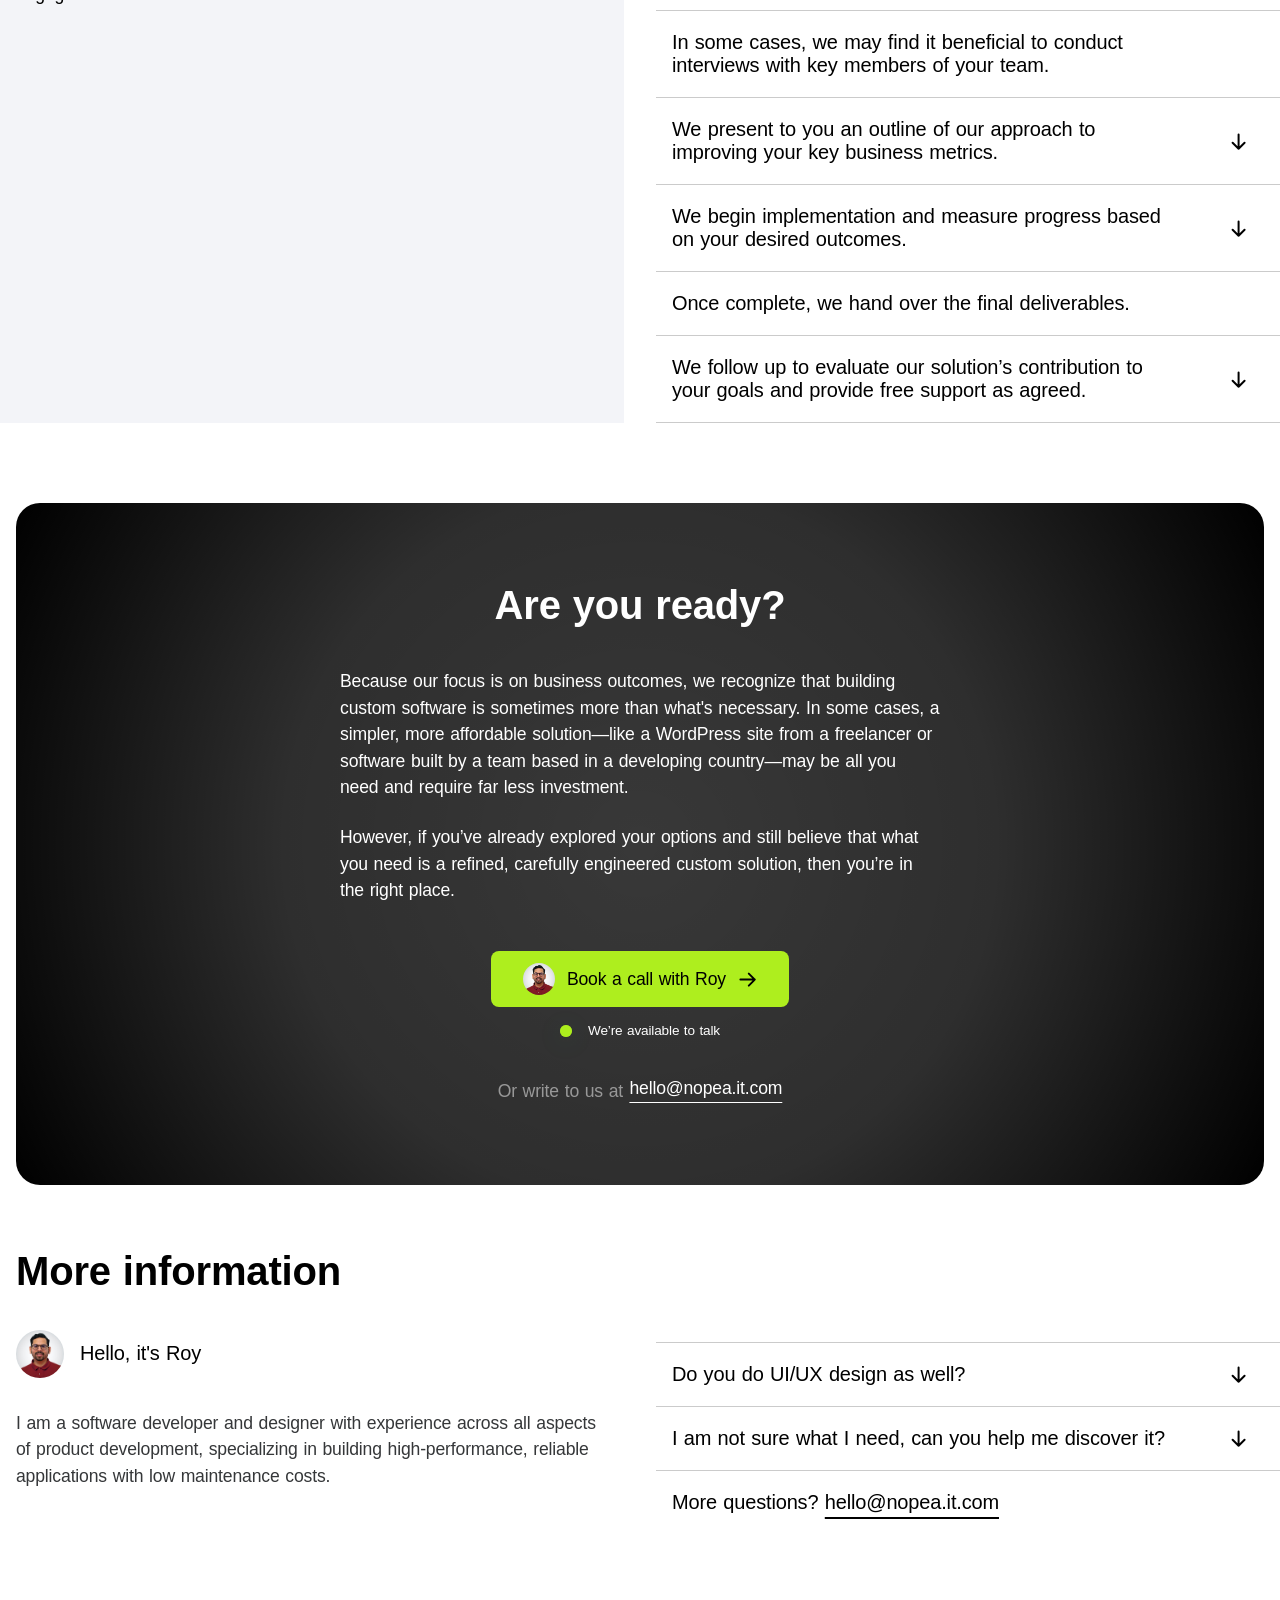
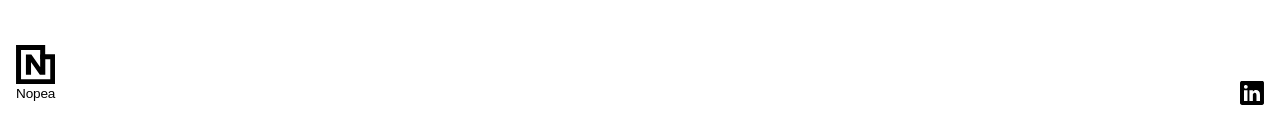
==== commit ea79b82c: "small changes" ====
--- a/index.html
+++ b/index.html
@@ -49,7 +49,6 @@
                 "Helvetica Neue", Arial, "Noto Sans", sans-serif,
                 "Apple Color Emoji", "Segoe UI Emoji", "Segoe UI Symbol", "Noto Color Emoji";
             font-size: 1rem;
-            margin-bottom: 10rem;
             max-width: 1400px;
             margin-inline: auto;
             letter-spacing: -0.01em;
@@ -266,6 +265,11 @@
             font-size: 1.25rem;
         }
 
+        .icon__btn {
+            display: flex;
+            height: 1.5rem;
+        }
+
         .guarantee {
             display: flex;
             flex-direction: column;
@@ -392,6 +396,11 @@
         .step {
             padding-block: 20px;
             border-bottom: 1px solid #cbcbcb;
+        }
+
+        .step--first {
+            border-top: 1px solid #cbcbcb;
+            margin-top: 2rem;
         }
 
         .step__header {
@@ -485,6 +494,7 @@
 
         .intro-members-container {
             flex: 1;
+            padding-block: 20px;
         }
 
         .more-info__steps {
@@ -508,6 +518,24 @@
             margin-top: 1rem;
         }
 
+        .footer {
+            margin-top: 8rem;
+            margin-bottom: 1rem;
+            display: flex;
+            justify-content: space-between;
+            align-items: end;
+        }
+
+        .footer-logo {
+            display: flex;
+            flex-direction: column;
+        }
+
+        .footer-logo p {
+            font-size: .85rem;
+            font-weight: 500;
+        }
+
         @media (min-width: 975px) {
             .hero__title {
                 font-size: 3.5rem;
@@ -530,11 +558,6 @@
             .steps-container {
                 flex-direction: row;
                 gap: 2rem;
-            }
-
-            .step--first {
-                border-top: 1px solid #cbcbcb;
-                margin-top: 2rem;
             }
         }
     </style>
@@ -864,7 +887,7 @@
         <h2 class="steps__title padding-inline">More information</h2>
         <div class="steps-container">
             <div class="intro-members-container">
-                <div class="step padding-inline step--first no-click">
+                <div class="padding-inline no-click">
                     <div class="step__header">
                         <div class="step__header-content">
                             <img class="avatar" src="./roy-salazar.jpg" alt="Roy Salazar">
@@ -875,17 +898,6 @@
                         I am a software developer and designer with experience across all aspects of product
                         development,
                         specializing in building high-performance, reliable applications with low maintenance costs.
-                    </p>
-                </div>
-                <div class="step padding-inline no-click">
-                    <div class="step__header">
-                        <div class="step__header-content">
-                            <img class="avatar" src="./diego-calle.jpg" alt="Diego Calle">
-                            <h3 class="step__title">Hi, I am Diego</h3>
-                        </div>
-                    </div>
-                    <p class="step__text show">
-                        Coming soon.
                     </p>
                 </div>
             </div>
@@ -907,21 +919,6 @@
                 </div>
                 <div class="step padding-inline">
                     <div class="step__header">
-                        <h3 class="step__title">Do you also provide hosting?</h3>
-                        <span class="arrow">
-                            <svg xmlns="http://www.w3.org/2000/svg" fill="none" viewBox="0 0 24 24" stroke-width="2.5"
-                                stroke="currentColor" class="size-6">
-                                <path stroke-linecap="round" stroke-linejoin="round"
-                                    d="M19.5 13.5 12 21m0 0-7.5-7.5M12 21V3" />
-                            </svg>
-                        </span>
-                    </div>
-                    <p class="step__text">
-                        Coming soon.
-                    </p>
-                </div>
-                <div class="step padding-inline">
-                    <div class="step__header">
                         <h3 class="step__title">I am not sure what I need, can you help me discover it?</h3>
                         <span class="arrow">
                             <svg xmlns="http://www.w3.org/2000/svg" fill="none" viewBox="0 0 24 24" stroke-width="2.5"
@@ -942,6 +939,27 @@
             </div>
         </div>
     </section>
+    <footer class="footer padding-inline">
+        <div class="footer-logo">
+            <svg viewBox="0 0 573 574" fill="none" xmlns="http://www.w3.org/2000/svg">
+                <path d="M389.5 37V172H536.5V537H37V37H389.5Z" fill="none" />
+                <path
+                    d="M353 172C377.333 172 401.667 172 426 172C426 170.959 426 169.754 426 168.616C426 136.457 426 104.205 426 72.043C426 60.3533 426 48.5679 426 37V0.5H389.5C272 0.5 154.5 0.5 37 0.5H0.5V37C0.5 203.667 0.5 370.333 0.5 537V573.5H37C203.5 573.5 370 573.5 536.5 573.5H573V537C573 415.476 573 293.607 573 172V135.5H536.5C520.817 135.5 505.133 135.5 489.45 135.5C457.172 135.5 424.894 135.5 392.616 135.5C391.577 135.5 390.539 135.5 389.5 135.5C389.5 159.833 389.5 184.167 389.5 208.5C390.539 208.5 391.577 208.5 392.616 208.5C424.894 208.5 457.172 208.5 489.45 208.5C505.133 208.5 520.817 208.5 536.5 208.5L500 172C500 293.607 500 415.476 500 537L536.5 500.5C370 500.5 203.5 500.5 37 500.5L73.5 537C73.5 370.333 73.5 203.667 73.5 37L37 73.5C154.5 73.5 272 73.5 389.5 73.5L353 37C353 48.5679 353 60.3533 353 72.043C353 104.205 353 136.457 353 168.616C353 169.754 353 170.959 353 172ZM426 172H353V208.5H389.5V135.5L426 172Z"
+                    fill="currentColor" />
+                <path
+                    d="M144.75 435V137.5H224L364.5 337.75H352.75V137.5H427.5V435H348.25L207.75 234.75H219.5V435H144.75Z"
+                    fill="currentColor" />
+            </svg>
+            <p>Nopea</p>
+        </div>
+        <a class="icon__btn" href="https://www.linkedin.com/in/roy-salazar/" target="_blank">
+            <svg viewBox="0 0 534 534" xmlns="http://www.w3.org/2000/svg">
+                <path
+                    d="M490.667 0.0478348H45.6667C39.931 -0.220832 34.1983 0.644176 28.7973 2.59384C23.3963 4.54351 18.433 7.53916 14.191 11.4092C9.94934 15.2795 6.51234 19.9485 4.07734 25.1485C1.64234 30.3488 0.256667 35.9782 0 41.7145V487.715C0.336 499.719 5.25533 511.142 13.7477 519.632C22.24 528.125 33.6613 533.045 45.6667 533.382H490.667C502.337 532.862 513.34 527.789 521.317 519.252C529.293 510.715 533.607 499.395 533.333 487.715V41.7145C533.43 36.1312 532.383 30.5875 530.26 25.4228C528.137 20.2585 524.98 15.5822 520.983 11.6805C516.99 7.77917 512.24 4.73518 507.027 2.73484C501.813 0.73451 496.247 -0.179832 490.667 0.0478348ZM166.667 444.715H89V207.049H166.667V444.715ZM129.667 171.048C124.247 171.237 118.847 170.303 113.805 168.305C108.764 166.307 104.19 163.288 100.371 159.438C96.552 155.587 93.5703 150.989 91.6137 145.931C89.6567 140.873 88.767 135.466 89 130.048C88.7603 124.571 89.668 119.105 91.665 114C93.662 108.895 96.704 104.264 100.596 100.403C104.488 96.5425 109.143 93.5382 114.264 91.5828C119.386 89.6272 124.859 88.7638 130.333 89.0478C135.753 88.8592 141.153 89.7928 146.195 91.7908C151.236 93.7888 155.81 96.8078 159.629 100.658C163.448 104.508 166.43 109.107 168.386 114.164C170.343 119.222 171.233 124.63 171 130.048C171.24 135.524 170.332 140.991 168.335 146.096C166.338 151.201 163.296 155.832 159.404 159.693C155.512 163.553 150.857 166.557 145.736 168.513C140.614 170.468 135.141 171.332 129.667 171.048ZM444.667 444.715H366.667V314.715C366.667 283.715 355.667 262.382 328 262.382C319.407 262.455 311.043 265.185 304.063 270.199C297.08 275.212 291.82 282.262 289 290.382C286.833 296.469 285.927 302.932 286.333 309.382V444.715H209.667V207.049H286.333V240.382C293.15 227.859 303.293 217.465 315.647 210.345C328 203.229 342.08 199.665 356.333 200.048C406.667 200.048 444.667 233.382 444.667 304.382V444.715Z"
+                    fill="currentColor" />
+            </svg>
+        </a>
+    </footer>
     <script>
         document.querySelectorAll('.step__header').forEach(header => {
             header.addEventListener('click', () => {
